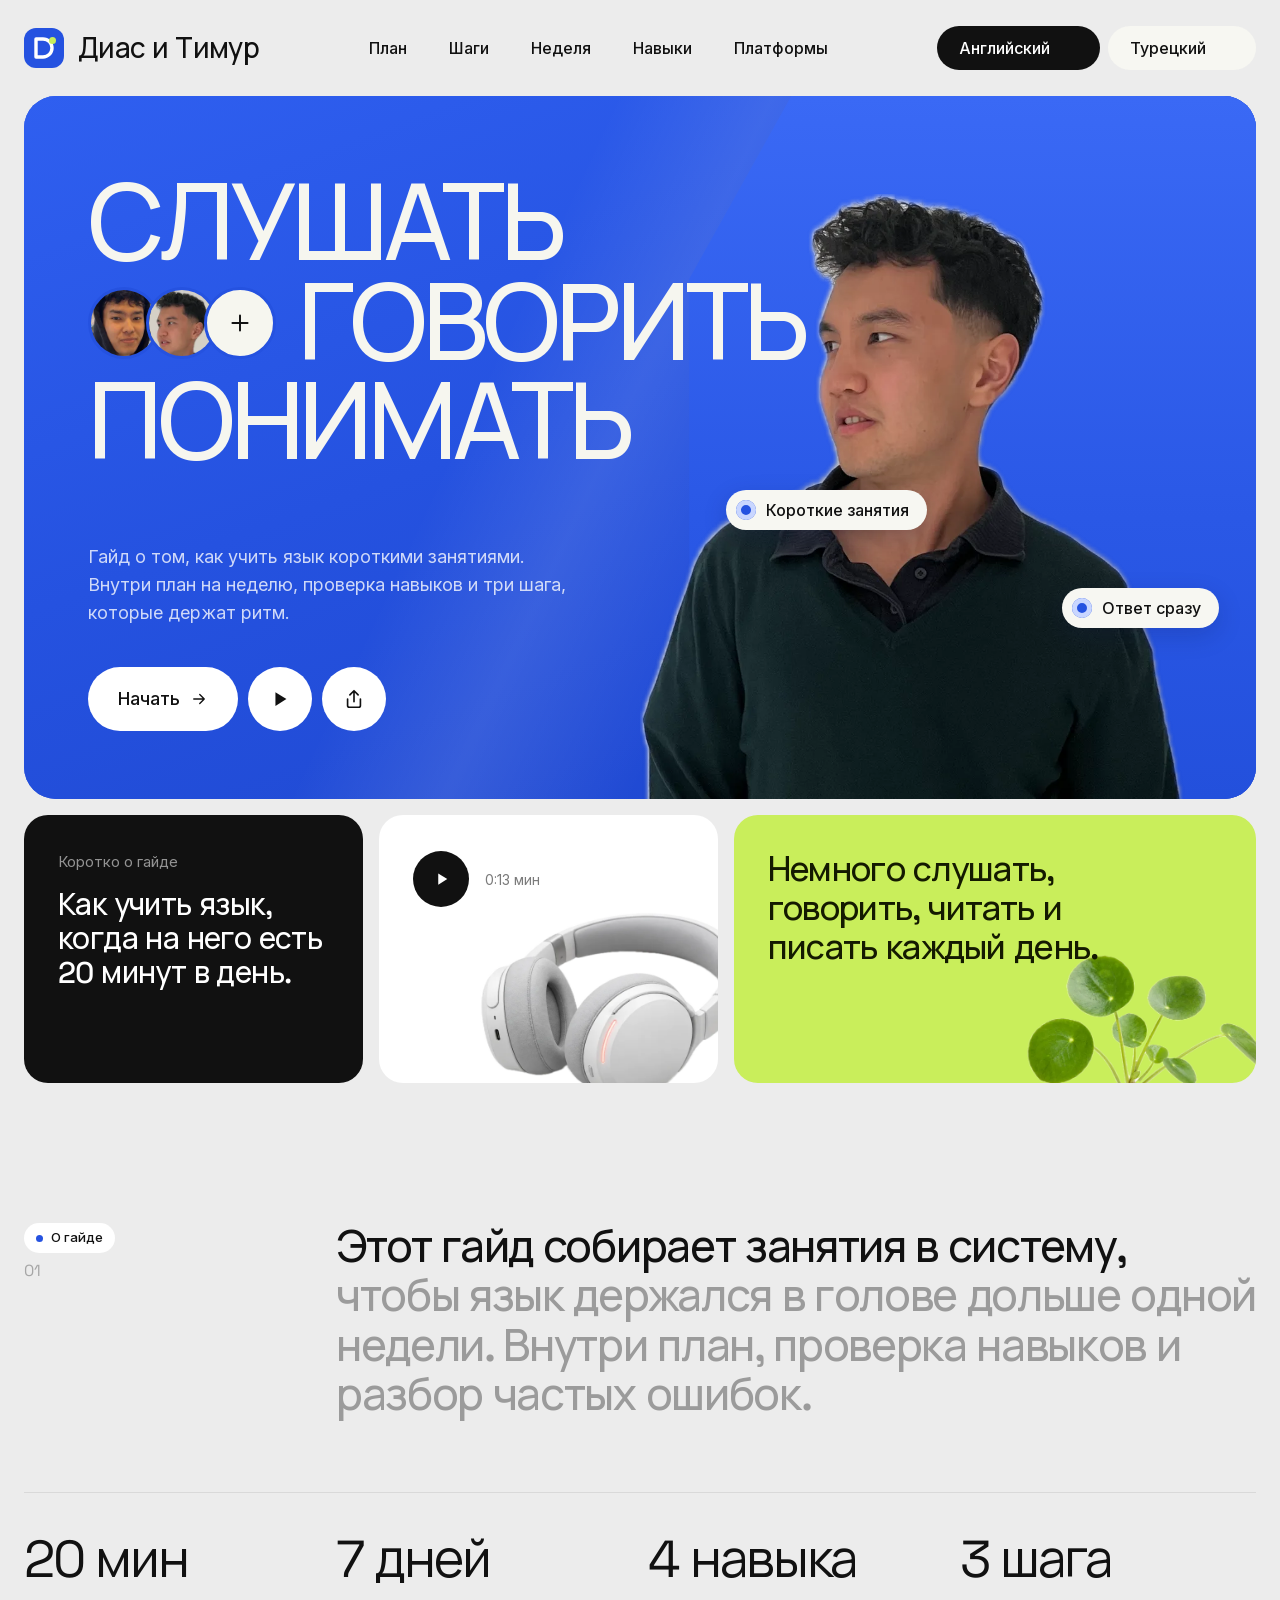
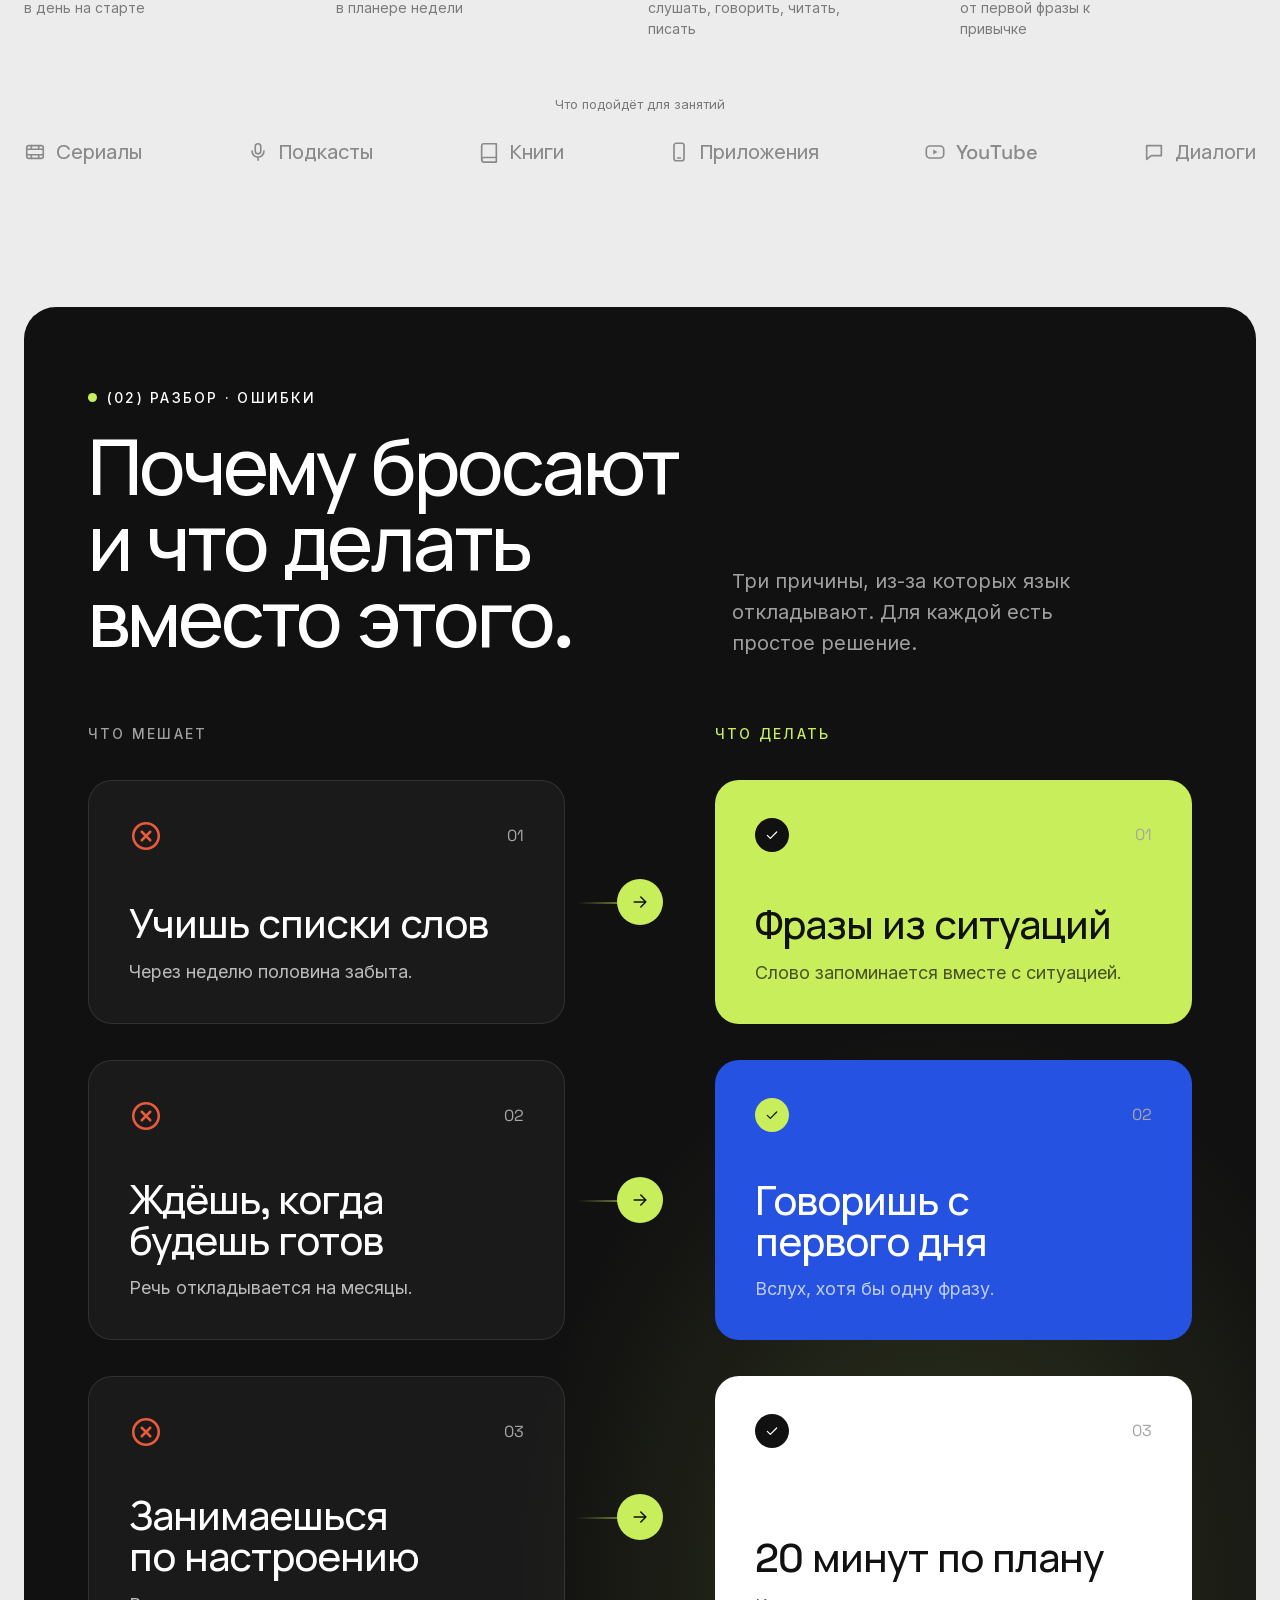
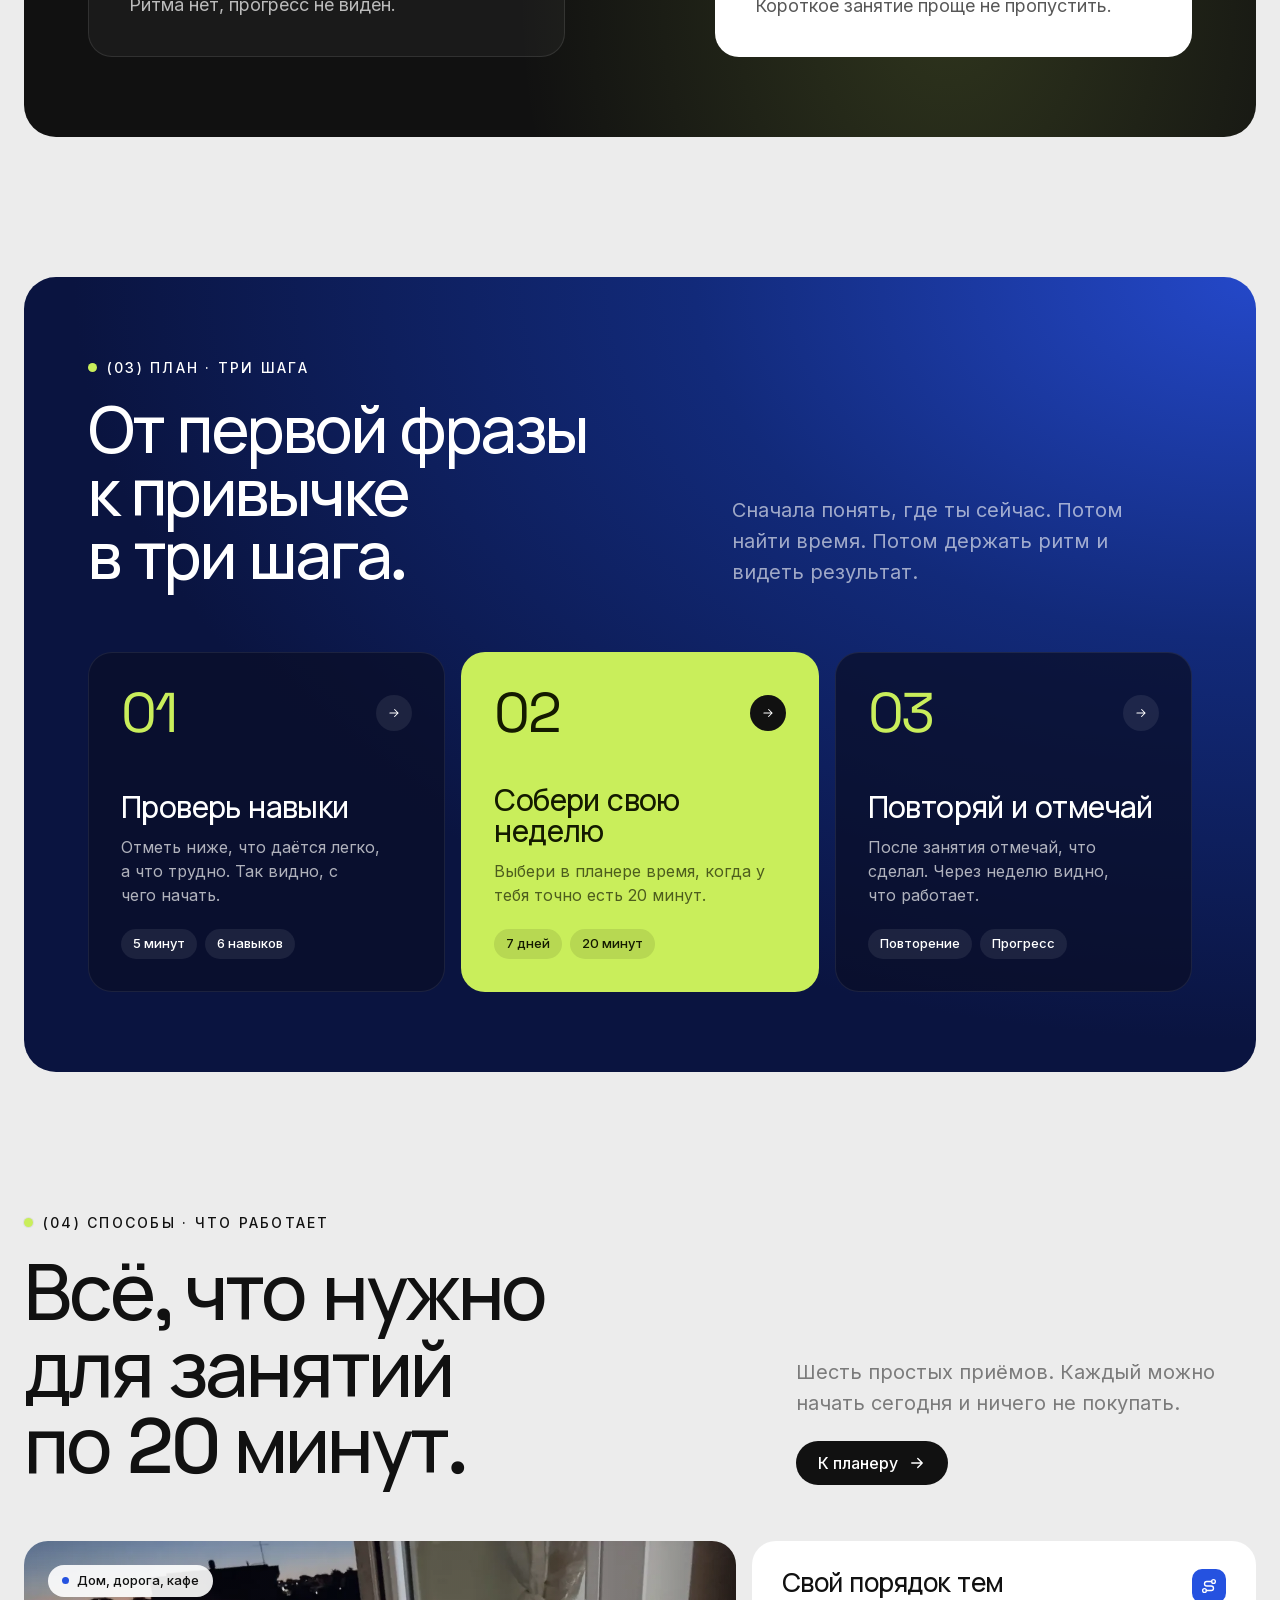
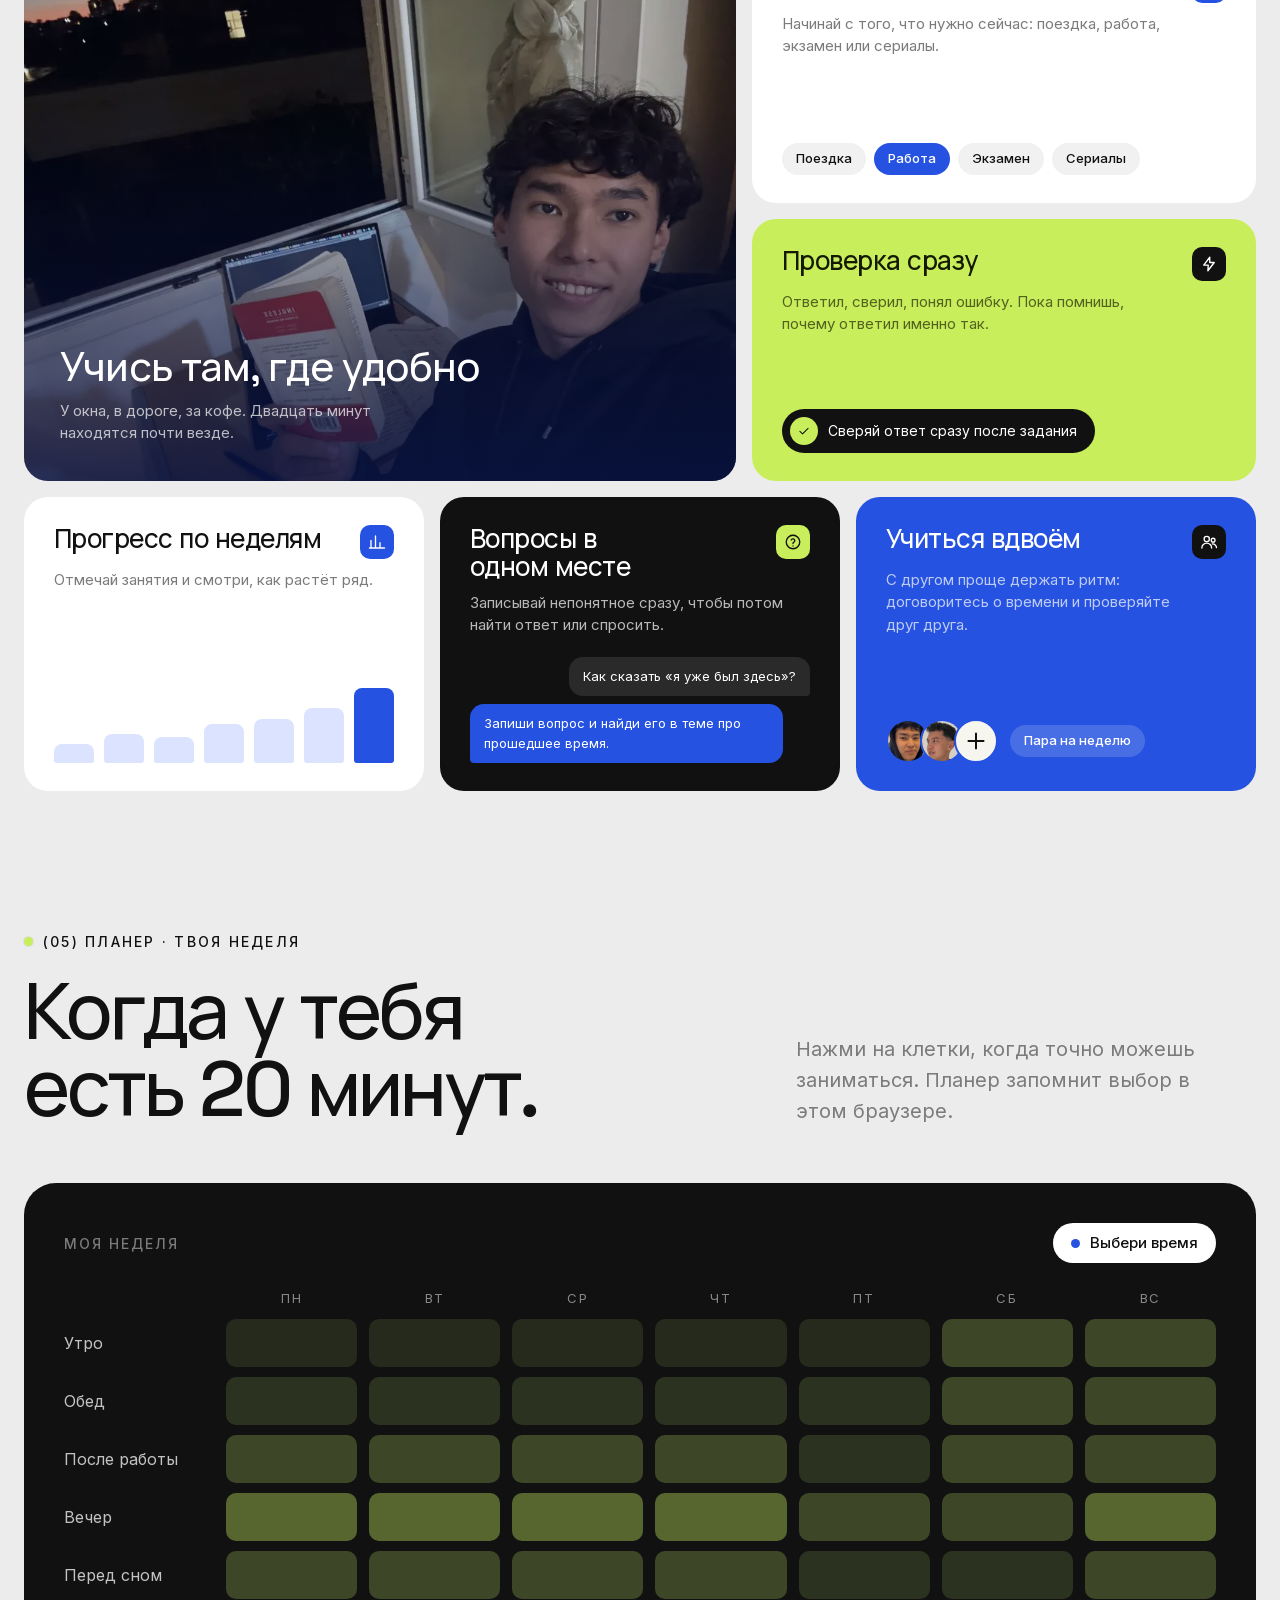
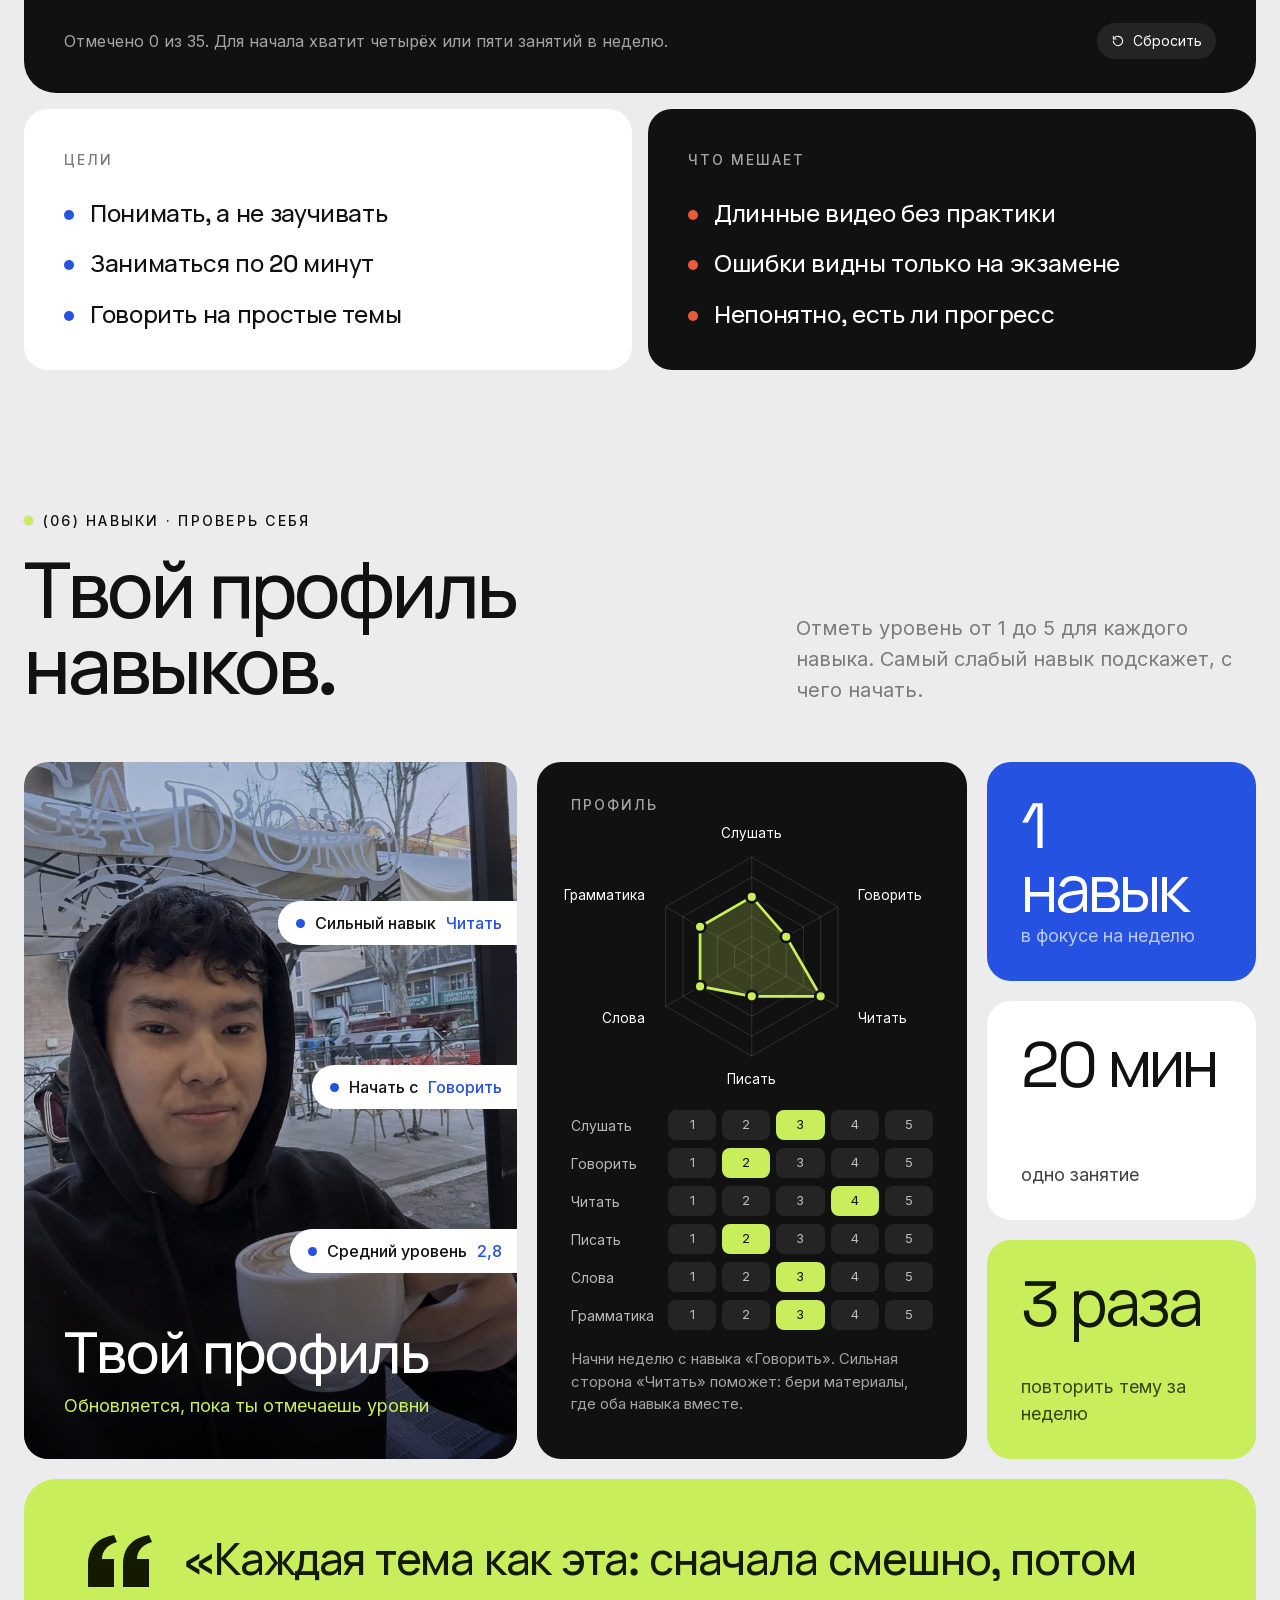
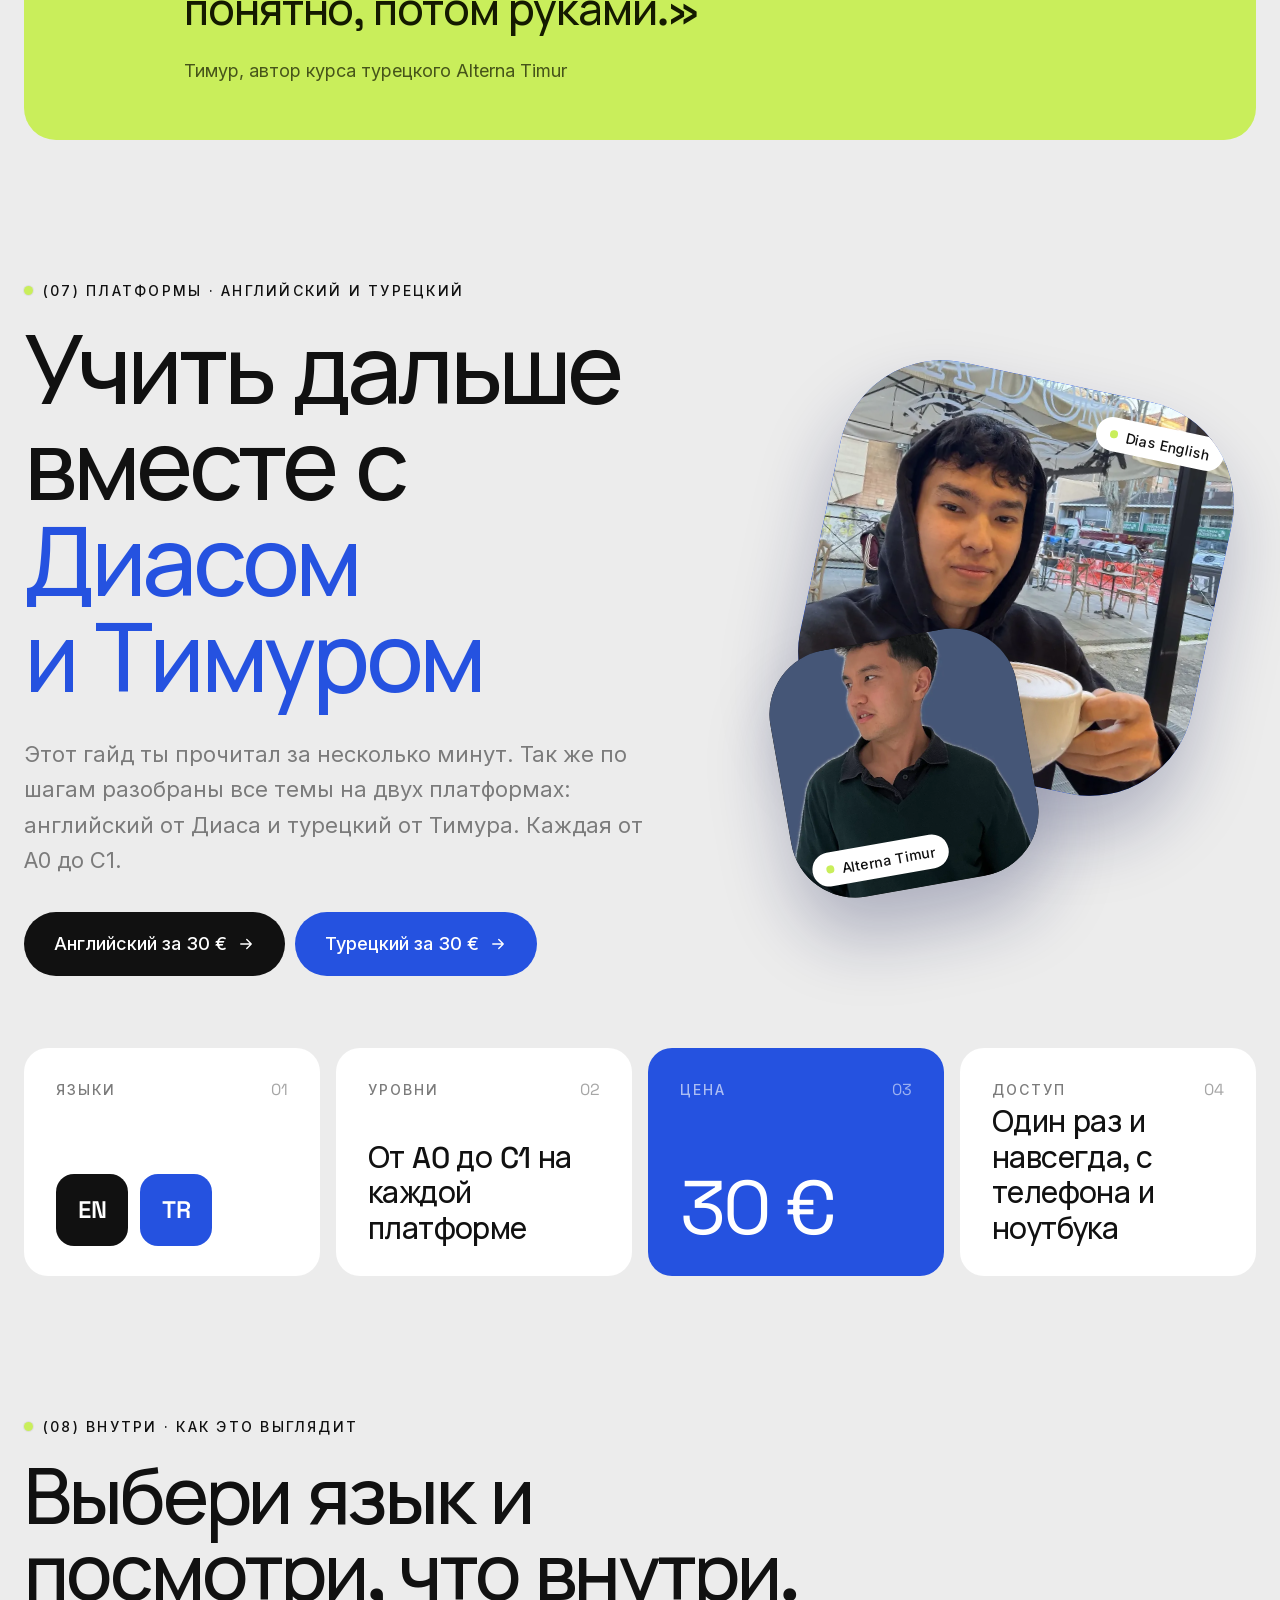
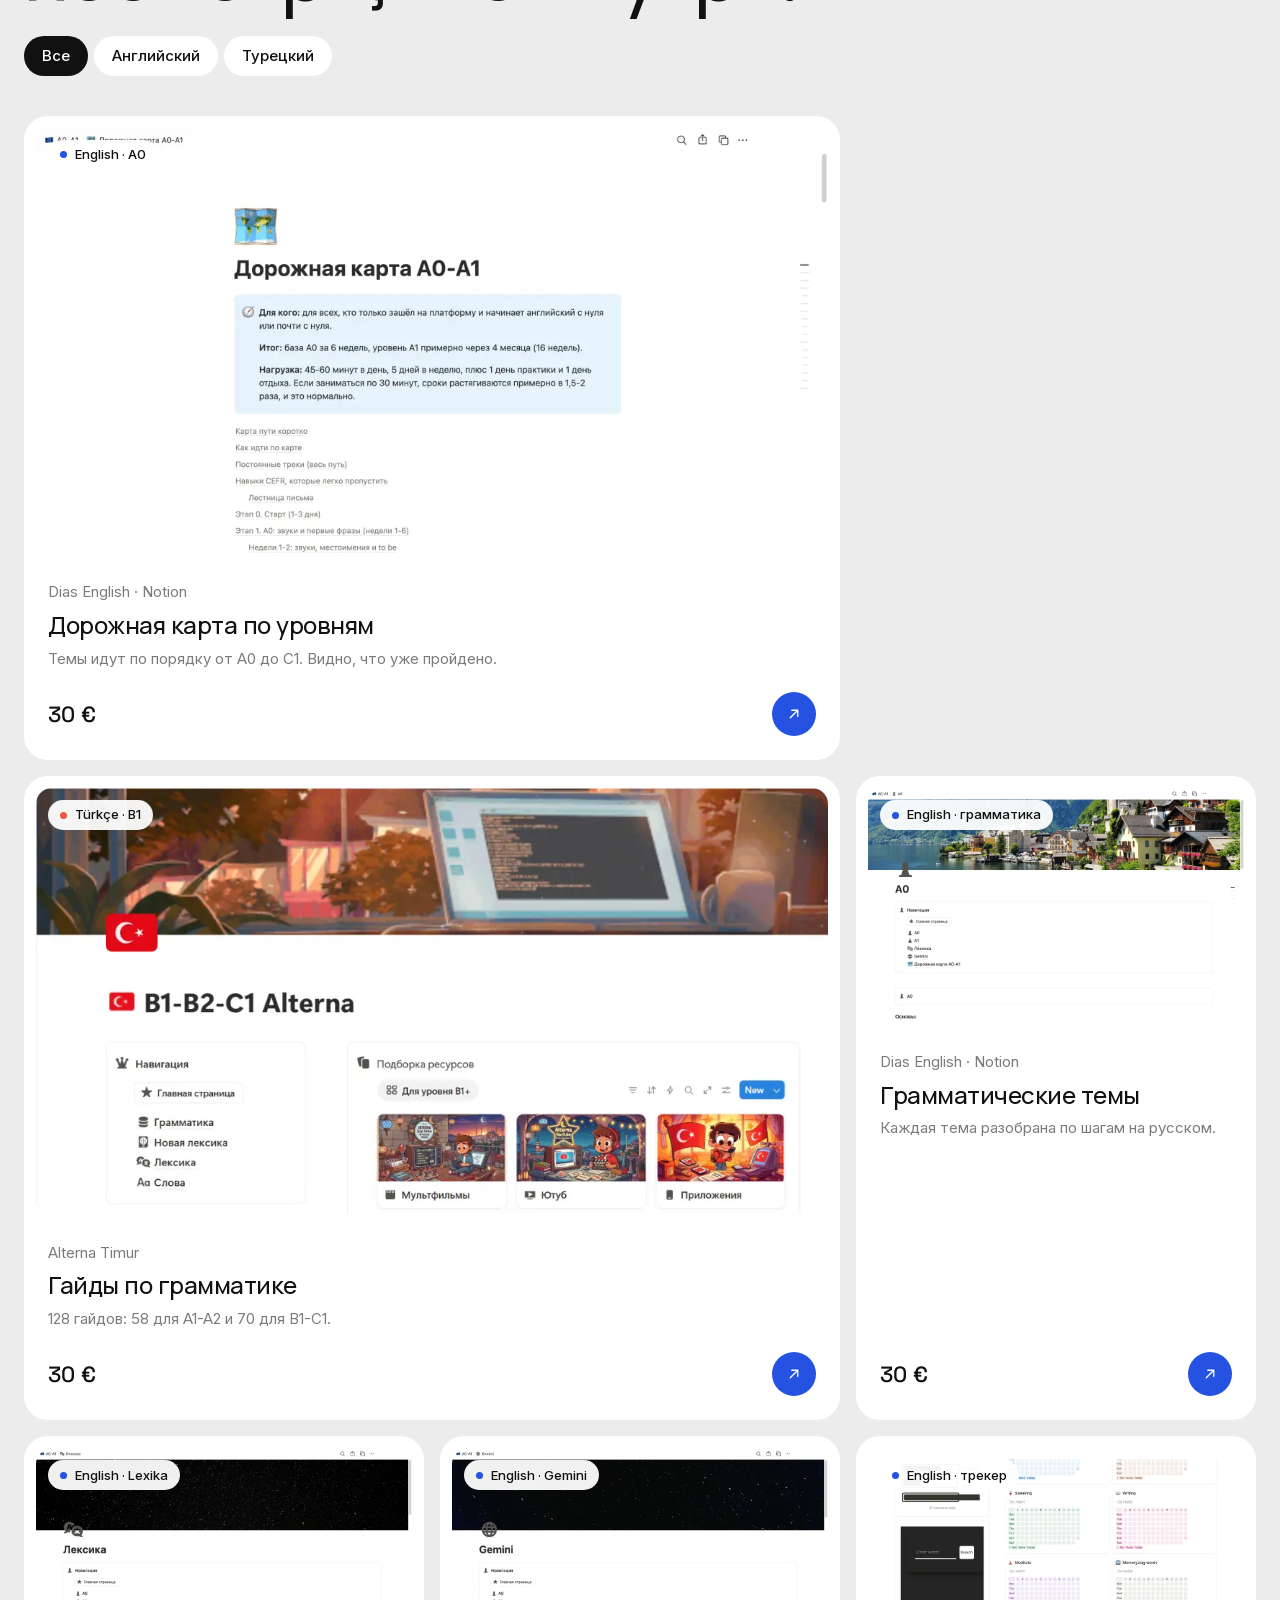
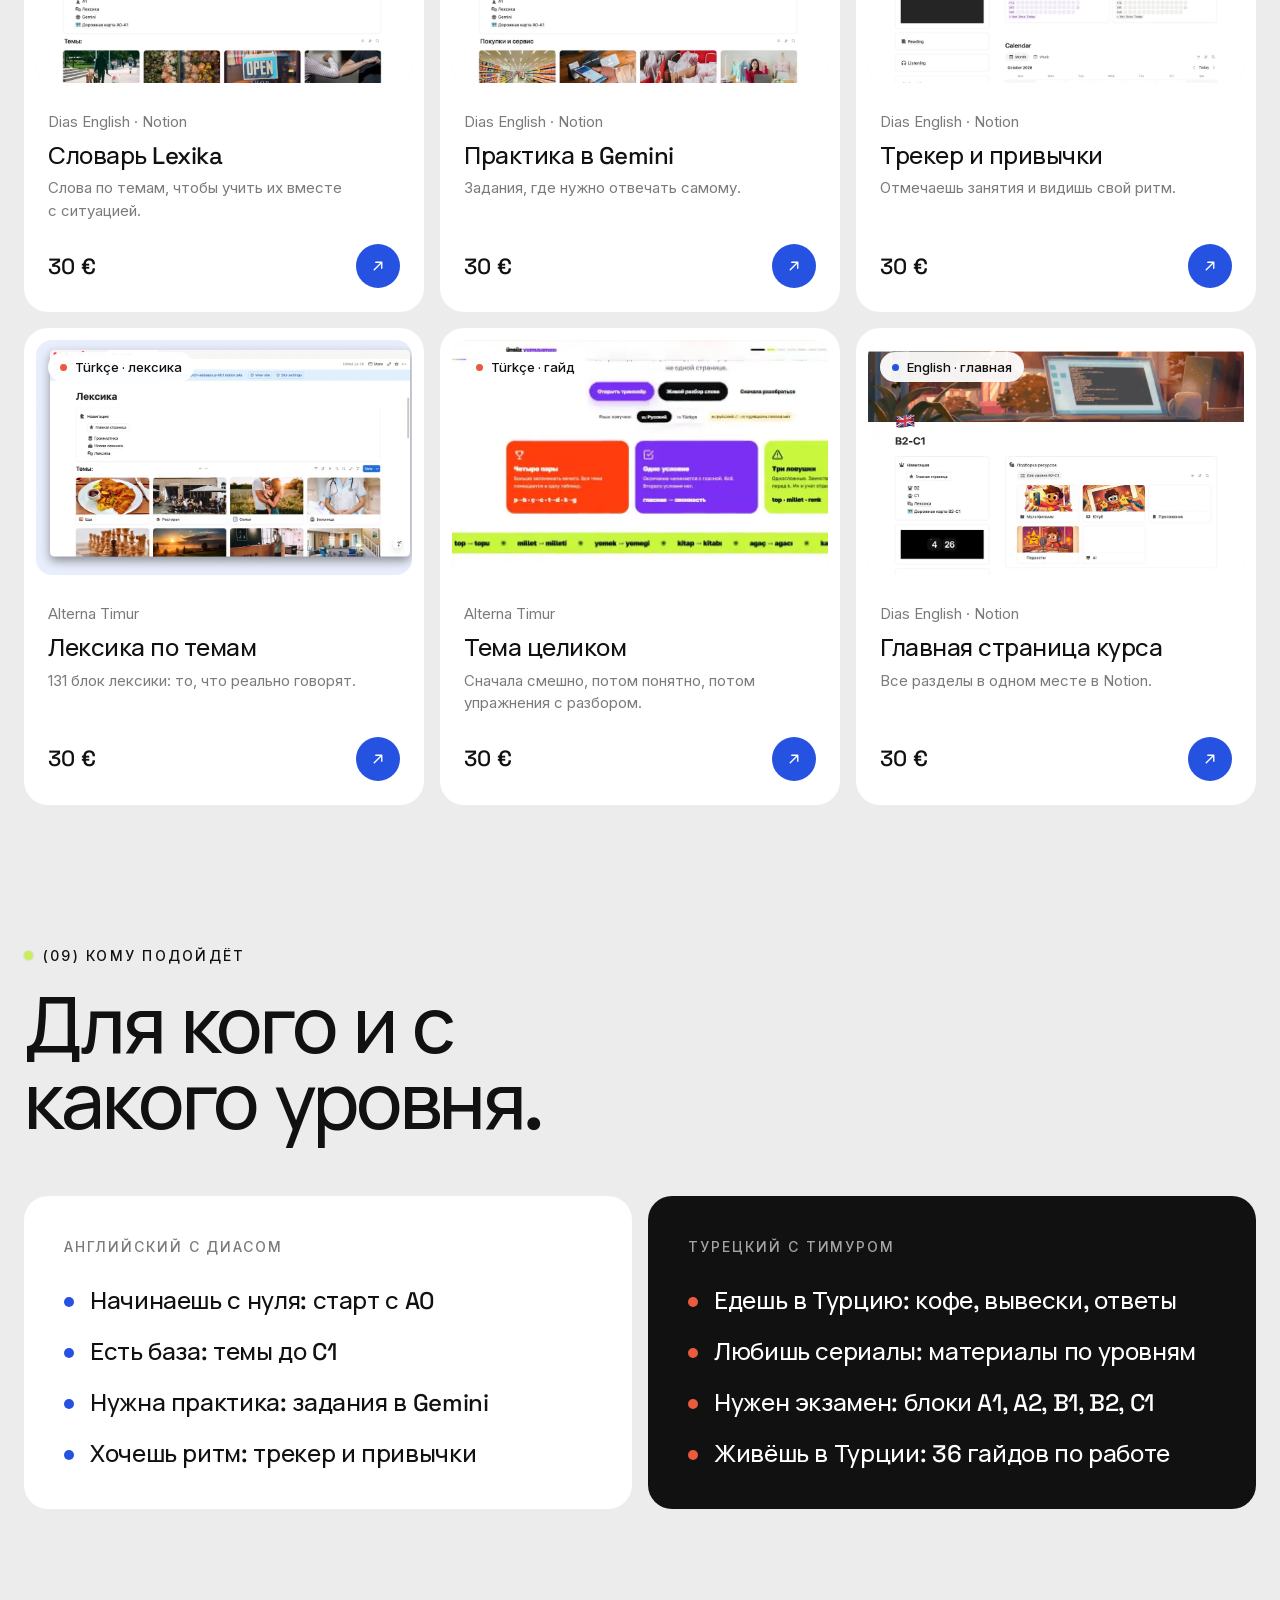
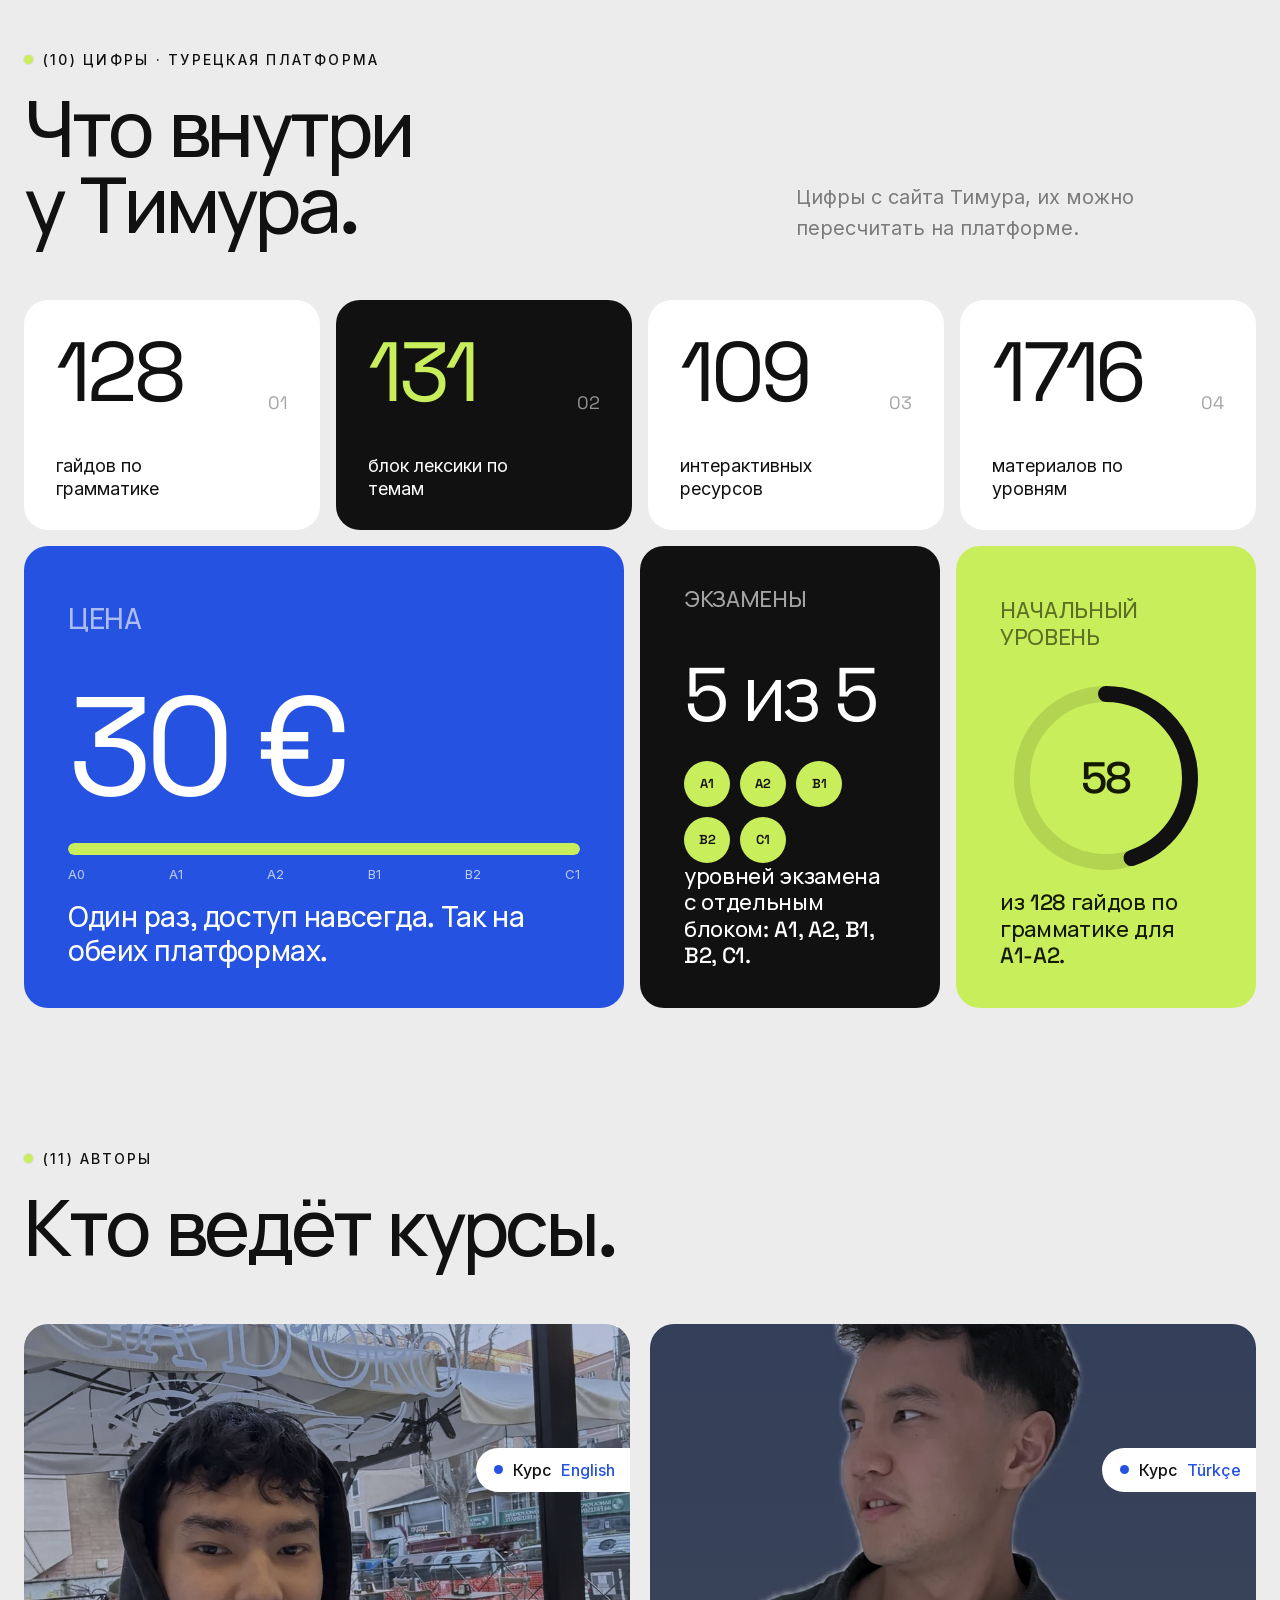
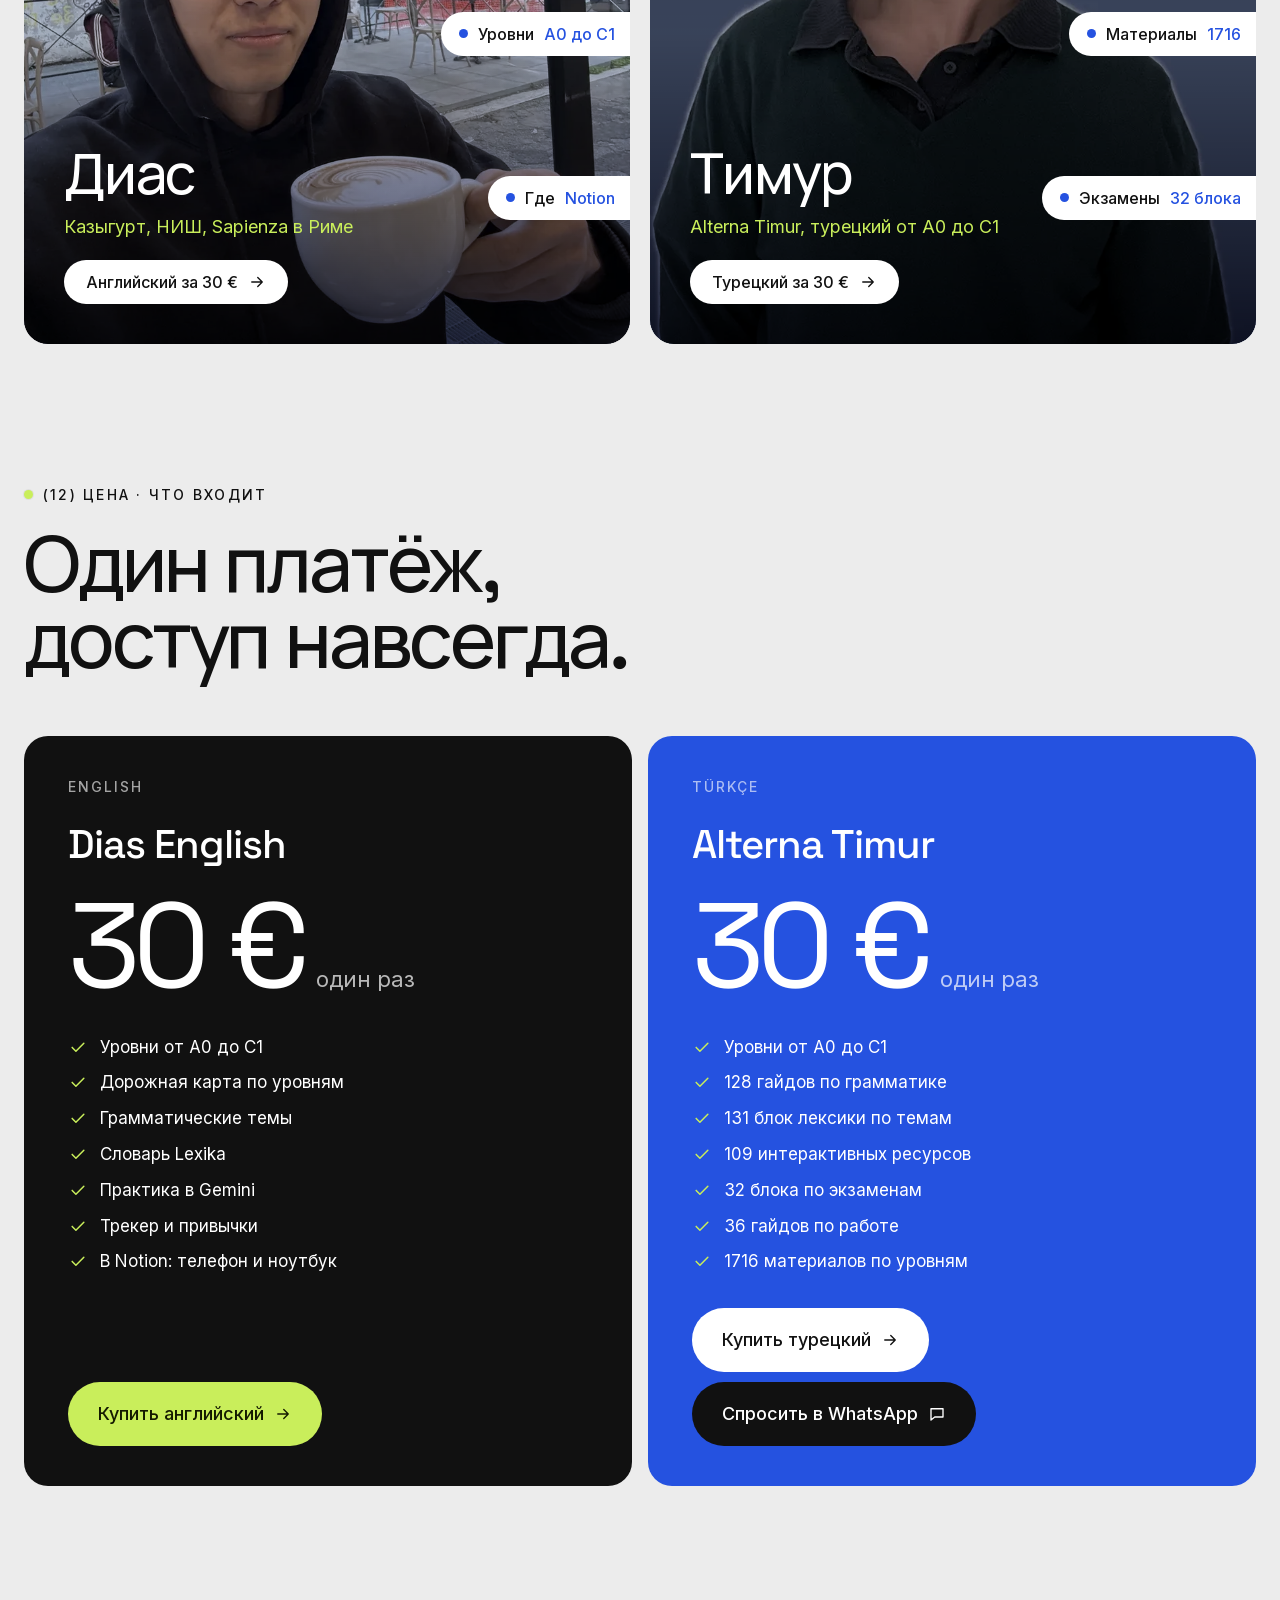
==== index.html @ b095a42c "Сайт 05: шаблон по дизайну Cognix, реклама английского и турецкого" ====
<!doctype html>
<html lang="ru" data-page="main" data-base="">
<head>
<meta charset="utf-8">
<meta name="viewport" content="width=device-width, initial-scale=1">
<title>Язык по 20 минут в день: план, планер недели и проверка навыков</title>
<meta name="description" content="Гайд о том, как учить язык короткими занятиями: три шага, планер недели и профиль навыков.">
<meta property="og:title" content="Язык по 20 минут в день: план, планер недели и проверка навыков">
<meta property="og:description" content="Три шага, планер недели и профиль навыков.">
<meta property="og:image" content="media/hero-timur.webp">
<meta name="theme-color" content="#ececec">
<link rel="preload" href="assets/fonts/spacegrotesk-latin.woff2" as="font" type="font/woff2" crossorigin>
<link rel="preload" href="assets/fonts/manrope-cyrillic.woff2" as="font" type="font/woff2" crossorigin>
<link rel="icon" href="data:image/svg+xml,%3Csvg xmlns=%22http://www.w3.org/2000/svg%22 viewBox=%220 0 40 40%22%3E%3Crect width=%2240%22 height=%2240%22 rx=%2212%22 fill=%22%232552e0%22/%3E%3Ccircle cx=%2228.5%22 cy=%2212.5%22 r=%223.5%22 fill=%22%23c9ee5b%22/%3E%3C/svg%3E">
<link rel="stylesheet" href="assets/style.css">
<script src="assets/content.js" defer></script>
<script src="assets/render.js" defer></script>
</head>
<body id="top">
<div id="app"><noscript><p style="padding:24px">Включите JavaScript, чтобы открыть гайд.</p></noscript></div>
</body>
</html>
---- assets/style.css ----
/* ===== Шрифты (локально) ===== */
@font-face{font-family:'Space Grotesk';src:url(fonts/spacegrotesk-latin.woff2) format('woff2');font-weight:300 700;font-display:swap;unicode-range:U+0000-00FF,U+0131,U+0152-0153,U+02BB-02BC,U+02C6,U+02DA,U+02DC,U+0304,U+0308,U+0329,U+2000-206F,U+20AC,U+2122,U+2191,U+2193,U+2212,U+2215,U+FEFF,U+FFFD}
@font-face{font-family:'Space Grotesk';src:url(fonts/spacegrotesk-latin-ext.woff2) format('woff2');font-weight:300 700;font-display:swap;unicode-range:U+0100-02BA,U+02BD-02C5,U+02C7-02CC,U+02CE-02D7,U+02DD-02FF,U+1E00-1E9F,U+20A0-20AB,U+20AD-20C0,U+2C60-2C7F,U+A720-A7FF}
@font-face{font-family:'Manrope';src:url(fonts/manrope-cyrillic.woff2) format('woff2');font-weight:200 800;font-display:swap;unicode-range:U+0301,U+0400-045F,U+0490-0491,U+04B0-04B1,U+2116}
@font-face{font-family:'Inter';src:url(fonts/inter-cyrillic.woff2) format('woff2');font-weight:100 900;font-display:swap;unicode-range:U+0301,U+0400-045F,U+0490-0491,U+04B0-04B1,U+2116}
@font-face{font-family:'Inter';src:url(fonts/inter-latin.woff2) format('woff2');font-weight:100 900;font-display:swap;unicode-range:U+0000-00FF,U+0131,U+0152-0153,U+02BB-02BC,U+02C6,U+02DA,U+02DC,U+0304,U+0308,U+0329,U+2000-206F,U+20AC,U+2122,U+2191,U+2193,U+2212,U+2215,U+FEFF,U+FFFD}
@font-face{font-family:'Inter';src:url(fonts/inter-latin-ext.woff2) format('woff2');font-weight:100 900;font-display:swap;unicode-range:U+0100-02BA,U+02BD-02C5,U+02C7-02CC,U+02CE-02D7,U+02DD-02FF,U+1E00-1E9F,U+20A0-20AB,U+20AD-20C0,U+2C60-2C7F,U+A720-A7FF}

/* ===== Токены: цвета, шрифты, радиусы. Меняются здесь или в content.js → theme ===== */
:root{
  --bg:#ececec;          /* фон страницы */
  --paper:#ffffff;       /* белые карточки */
  --ink:#111111;         /* основной текст, чёрные карточки */
  --ink-2:#1a1a1a;
  --muted:#7b7b7b;       /* серый текст */
  --muted-2:#a6a6a6;
  --line:#e2e2e2;
  --blue:#2552e0;        /* кобальт */
  --blue-2:#3b67f0;
  --blue-dark:#0b1a52;   /* тёмно-синяя секция */
  --lime:#c9ee5b;        /* лайм */
  --lime-ink:#141a00;
  --red:#ea5a3c;
  --display:'Space Grotesk','Manrope','Inter',system-ui,sans-serif;
  --body:'Inter',system-ui,-apple-system,'Segoe UI',sans-serif;
  --r-xl:32px;--r-lg:24px;--r-md:16px;--r-pill:999px;
  --pad:24px;            /* поля контейнера (margin 24 на 1440) */
  --gap:16px;            /* gutter 16 */
  --wrap:1392px;         /* контейнер 1392 */
  --ease:cubic-bezier(.2,.7,.2,1);
}
*{box-sizing:border-box;margin:0}
html{background:var(--bg);overflow-x:clip;-webkit-text-size-adjust:100%;scroll-behavior:smooth}
body{font-family:var(--body);color:var(--ink);background:var(--bg);font-size:16px;line-height:1.5;overflow-x:clip;hyphens:auto;-webkit-hyphens:auto;overflow-wrap:break-word}
img,video{display:block;max-width:100%;height:auto}
a{color:inherit;text-decoration:none}
a:hover,a:focus{text-decoration:none}
button{font:inherit;color:inherit;border:0;background:none;cursor:pointer}
h1,h2,h3,h4{hyphens:manual;-webkit-hyphens:manual;font-family:var(--display);font-weight:500;letter-spacing:-.03em;line-height:1.02;text-wrap:balance}
p{text-wrap:pretty}
:focus-visible{outline:2px solid var(--blue);outline-offset:3px;border-radius:8px}
.wrap{width:100%;max-width:calc(var(--wrap) + var(--pad)*2);margin-inline:auto;padding-inline:var(--pad)}
.sr{position:absolute;width:1px;height:1px;overflow:hidden;clip:rect(0 0 0 0);white-space:nowrap}
.nobr{white-space:nowrap}
.ico{width:1em;height:1em;flex:none;display:inline-block;vertical-align:middle}

/* ===== Кнопки ===== */
.btn{display:inline-flex;align-items:center;justify-content:center;gap:10px;height:64px;padding:0 30px;border-radius:var(--r-pill);font-family:var(--body);font-weight:500;font-size:18px;line-height:1;white-space:nowrap;transition:transform .35s var(--ease),background-color .25s,color .25s,box-shadow .35s var(--ease)}
.btn .ico{width:18px;height:18px;transition:transform .35s var(--ease)}
.btn:hover{transform:translateY(-2px)}
.btn:hover .ico-arrow{transform:translateX(4px)}
.btn-light{background:#fff;color:var(--ink)}
.btn-light:hover{background:var(--lime);color:var(--lime-ink)}
.btn-dark{background:var(--ink);color:#fff}
.btn-dark:hover{background:var(--blue)}
.btn-blue{background:var(--blue);color:#fff}
.btn-blue:hover{background:var(--ink)}
.btn-lime{background:var(--lime);color:var(--lime-ink)}
.btn-lime:hover{background:#fff}
.btn-sm{height:44px;padding:0 22px;font-size:16px}
.btn-xs{height:36px;padding:0 16px;font-size:14px;gap:8px}
.btn-xs .ico{width:14px;height:14px}
.btn-round{width:64px;padding:0}
.btn-round .ico{width:22px;height:22px}

/* ===== Шапка ===== */
.nav{height:96px;display:flex;align-items:center;justify-content:space-between;gap:24px}
.brand{display:flex;align-items:center;gap:14px;font-family:var(--display);font-weight:500;font-size:28px;letter-spacing:-.02em;transition:opacity .25s}
.brand:hover{opacity:.7}
.brand-mark{width:40px;height:40px;flex:none}
.nav-links{display:flex;gap:6px;list-style:none;padding:0}
.nav-links a{display:block;padding:10px 18px;border-radius:var(--r-pill);font-size:16px;font-weight:500;transition:background-color .25s,color .25s}
.nav-links a:hover{background:#fff}
.nav-cta{display:flex;gap:8px}
.nav-cta .btn-light{background:#f7f7f2}
.nav-burger{display:none;width:48px;height:48px;border-radius:50%;background:#fff;align-items:center;justify-content:center;transition:background-color .25s}
.nav-burger:hover{background:var(--lime)}
.nav-burger .ico{width:22px;height:22px}

/* ===== Первый экран ===== */
.hero{position:relative;border-radius:var(--r-xl);background:var(--blue);color:#fff;overflow:hidden;min-height:703px;padding:78px 64px 68px;display:flex;flex-direction:column;isolation:isolate}
.hero::before{content:"";position:absolute;inset:0;z-index:-2;background:
  linear-gradient(115deg,rgba(255,255,255,0) 38%,rgba(255,255,255,.10) 48%,rgba(255,255,255,0) 60%),
  linear-gradient(160deg,#2f5ff0 0%,#2552e0 45%,#1d45cc 100%)}
.hero-panel{position:absolute;z-index:-1;top:0;right:0;width:46%;height:100%;background:linear-gradient(180deg,#3a69f5,#2a58e6 60%,#2350dc);clip-path:polygon(18% 0,100% 0,100% 100%,0 100%,0 26%)}
.hero-photo{position:absolute;z-index:0;right:4%;bottom:0;width:min(46%,640px);height:auto;pointer-events:none}
.hero-title{font-family:var(--display);font-weight:500;font-size:106px;line-height:.94;letter-spacing:-.04em;text-transform:uppercase;color:#f6f6ef;position:relative;z-index:1}
.hero-title>span,.hero-title .row>span:last-child{display:block}
.hero-title .row{display:flex;align-items:center;gap:22px}
.avatars{display:inline-flex;align-items:center;flex:none}
.avatars img,.avatars .plus{width:72px;height:72px;border-radius:50%;border:3px solid var(--blue);object-fit:cover;margin-left:-14px;background:#fff}
.avatars img:first-child{margin-left:0}
.avatars .plus{display:inline-flex;align-items:center;justify-content:center;color:var(--ink);background:#f6f6ef}
.avatars .plus .ico{width:26px;height:26px}
.hero-sub{margin-top:auto;max-width:480px;font-size:18px;line-height:1.55;color:rgba(255,255,255,.78);position:relative;z-index:1;padding-top:64px}
.hero-actions{display:flex;gap:10px;margin-top:40px;position:relative;z-index:1}
.chip-float{position:absolute;z-index:2;display:inline-flex;align-items:center;gap:10px;height:40px;padding:0 18px 0 10px;border-radius:var(--r-pill);background:#f7f7f2;color:var(--ink);font-size:16px;font-weight:500;box-shadow:0 8px 24px rgba(10,20,80,.18);transition:transform .35s var(--ease)}
.chip-float:hover{transform:translateY(-3px)}
.dot-ring{width:20px;height:20px;border-radius:50%;background:var(--blue);box-shadow:inset 0 0 0 5px #c9d6ff;flex:none}

/* ===== Карточки, общее ===== */
.card{position:relative;border-radius:var(--r-lg);background:var(--paper);overflow:hidden;transition:transform .45s var(--ease),box-shadow .45s var(--ease)}
.card:hover{transform:translateY(-4px);box-shadow:0 18px 40px rgba(17,17,17,.10)}
.card.dark{background:var(--ink);color:#fff}
.card.blue{background:var(--blue);color:#fff}
.card.lime{background:var(--lime);color:var(--lime-ink)}
.card.navy{background:#16244f;color:#fff}
.num-tag{font-family:var(--display);font-size:16px;color:var(--muted-2);font-weight:400}
.card.dark .num-tag,.card.blue .num-tag{color:rgba(255,255,255,.55)}
.card.lime .num-tag{color:rgba(20,26,0,.5)}
.cap{font-size:14px;font-weight:500;letter-spacing:.14em;text-transform:uppercase;color:var(--muted)}
.card.dark .cap,.card.blue .cap{color:rgba(255,255,255,.62)}
.card.lime .cap{color:rgba(20,26,0,.6)}

/* ===== Ряд из трёх (под героем) ===== */
.bento3{display:grid;grid-template-columns:384fr 384fr 592fr;gap:var(--gap);margin-top:var(--gap)}
.bento3 .card{min-height:268px;padding:36px 34px}
.b3-label{font-size:15px;color:rgba(255,255,255,.55);margin-bottom:14px}
.b3-title{font-family:var(--display);font-weight:500;font-size:30px;line-height:1.14;letter-spacing:-.02em}
.card.lime .b3-title{font-size:34px;max-width:17ch;position:relative;z-index:1}
.b3-media{display:flex;align-items:center;gap:16px}
.b3-time{font-size:14px;color:var(--muted)}
.play{width:56px;height:56px;border-radius:50%;background:var(--ink);color:#fff;display:inline-flex;align-items:center;justify-content:center;flex:none;transition:background-color .25s,transform .35s var(--ease)}
.play .ico{width:18px;height:18px;margin-left:3px}
.play:hover{background:var(--blue);transform:scale(1.06)}
.b3-obj{position:absolute;right:-26px;bottom:-18px;width:78%;max-width:340px}
.b3-plant{position:absolute;right:-10px;bottom:-30px;width:46%;max-width:300px}

/* ===== Секции ===== */
.sec{padding-top:140px}
.sec-head{display:grid;grid-template-columns:1fr minmax(0,460px);gap:40px;align-items:end;margin-bottom:56px}
.meta{display:flex;align-items:center;gap:10px;font-size:14px;font-weight:500;letter-spacing:.16em;text-transform:uppercase;margin-bottom:22px;color:var(--ink)}
.meta i{width:9px;height:9px;border-radius:50%;background:var(--lime);box-shadow:0 0 0 1px rgba(0,0,0,.06)}
.sec-title{font-size:78px;line-height:.98;letter-spacing:-.04em}
.sec-title em{font-style:normal;color:var(--blue)}
.sec-text{font-size:20px;line-height:1.55;color:var(--muted)}
.sec.on-dark .meta{color:#fff}
.sec.on-dark .sec-text{color:rgba(255,255,255,.6)}

/* ===== О гайде + цифры ===== */
.about{display:grid;grid-template-columns:repeat(12,1fr);gap:var(--gap)}
.about-label{grid-column:1 / 4;display:flex;flex-direction:column;gap:6px;font-size:14px}
.pill-mini{display:inline-flex;align-items:center;gap:8px;height:30px;padding:0 12px;border-radius:var(--r-pill);background:#fff;font-size:13px;font-weight:500;width:max-content}
.pill-mini i{width:7px;height:7px;border-radius:50%;background:var(--blue)}
.about-text{grid-column:4 / 13;font-family:var(--display);font-weight:500;font-size:44px;line-height:1.12;letter-spacing:-.03em}
.about-text span{color:#9b9b9b}
.stats{display:grid;grid-template-columns:repeat(4,1fr);gap:var(--gap);margin-top:72px;padding-top:40px;border-top:1px solid #d9d9d9}
.stat b{display:block;font-family:var(--display);font-weight:400;font-size:52px;letter-spacing:-.04em;line-height:1}
.stat span{display:block;margin-top:12px;font-size:14px;color:var(--muted);max-width:22ch}
.strip{margin-top:56px;text-align:center}
.strip p{font-size:13px;color:var(--muted)}
.strip ul{list-style:none;padding:0;margin-top:22px;display:flex;flex-wrap:wrap;justify-content:space-between;gap:16px 28px}
.strip li{display:flex;align-items:center;gap:10px;font-family:var(--display);font-weight:500;font-size:20px;color:#8a8a8a;transition:color .25s}
.strip li:hover{color:var(--ink)}
.strip li .ico{width:22px;height:22px}

/* ===== Проблема → решение ===== */
.ps{background:var(--ink);border-radius:var(--r-xl);padding:80px 64px;color:#fff;margin-top:140px;position:relative;overflow:hidden}
.ps::after{content:"";position:absolute;right:-10%;bottom:-30%;width:70%;height:80%;background:radial-gradient(closest-side,rgba(201,238,91,.16),rgba(201,238,91,0));pointer-events:none}
.ps .sec-head{margin-bottom:64px}
.ps-cols{display:grid;grid-template-columns:1fr 150px 1fr;row-gap:36px;position:relative;z-index:1}
.ps-col-h{font-size:14px;font-weight:500;letter-spacing:.16em;text-transform:uppercase;color:rgba(255,255,255,.6)}
.ps-col-h.sol{color:var(--lime);grid-column:3}
.ps-row{display:contents}
.ps-card{border-radius:var(--r-lg);padding:38px 40px;min-height:244px;display:flex;flex-direction:column;transition:transform .45s var(--ease)}
.ps-card:hover{transform:translateY(-4px)}
.ps-card.prob{background:rgba(255,255,255,.04);border:1px solid rgba(255,255,255,.10)}
.ps-card.sol{color:var(--ink)}
.ps-card.sol.lime{background:var(--lime)}
.ps-card.sol.blue{background:var(--blue);color:#fff}
.ps-card.sol.white{background:#fff}
.ps-top{display:flex;justify-content:space-between;align-items:center;margin-bottom:auto}
.ps-x{width:34px;height:34px;color:var(--red)}
.ps-ok{width:34px;height:34px;border-radius:50%;background:var(--ink);color:#fff;display:inline-flex;align-items:center;justify-content:center}
.ps-card.sol.blue .ps-ok{background:var(--lime);color:var(--ink)}
.ps-ok .ico{width:16px;height:16px}
.ps-card h3{font-size:40px;letter-spacing:-.025em;margin-top:48px}
.ps-card p{margin-top:12px;font-size:18px;opacity:.7}
.ps-link{display:flex;align-items:center;justify-content:center;position:relative}
.ps-link::before{content:"";position:absolute;left:12px;right:50%;top:50%;height:2px;background:linear-gradient(90deg,rgba(201,238,91,0),rgba(201,238,91,.7))}
.ps-arrow{position:relative;width:46px;height:46px;border-radius:50%;background:var(--lime);color:var(--ink);display:inline-flex;align-items:center;justify-content:center;transition:transform .35s var(--ease)}
.ps-arrow .ico{width:20px;height:20px}
.ps-row:hover .ps-arrow{transform:translateX(6px)}

/* ===== Три шага ===== */
.steps{border-radius:var(--r-xl);padding:80px 64px;color:#fff;background:radial-gradient(120% 120% at 100% 0%,#2448c9 0%,#122a7a 38%,#0a1440 80%);margin-top:140px}
.steps .sec-head{margin-bottom:64px}
.steps .sec-title{font-size:64px}
.steps-grid{display:grid;grid-template-columns:repeat(3,1fr);gap:var(--gap)}
.step{border-radius:var(--r-lg);padding:32px;min-height:340px;display:flex;flex-direction:column;background:rgba(10,14,40,.72);border:1px solid rgba(255,255,255,.08);transition:transform .45s var(--ease),background-color .35s}
.step:hover{transform:translateY(-4px)}
.step.lime{background:var(--lime);color:var(--lime-ink);border-color:transparent}
.step-top{display:flex;justify-content:space-between;align-items:center}
.step-n{font-family:var(--display);font-weight:400;font-size:56px;letter-spacing:-.04em;line-height:1;color:var(--lime)}
.step.lime .step-n{color:var(--lime-ink)}
.step-go{width:36px;height:36px;border-radius:50%;background:rgba(255,255,255,.08);display:inline-flex;align-items:center;justify-content:center}
.step.lime .step-go{background:var(--ink);color:#fff}
.step-go .ico{width:14px;height:14px}
.step h3{font-size:30px;margin-top:auto;letter-spacing:-.02em}
.step p{margin-top:12px;font-size:16px;opacity:.68}
.tags{display:flex;flex-wrap:wrap;gap:8px;margin-top:22px}
.tag{display:inline-flex;align-items:center;height:30px;padding:0 12px;border-radius:var(--r-pill);background:rgba(255,255,255,.08);font-size:13px;font-weight:500}
.step.lime .tag{background:rgba(20,26,0,.1)}

/* ===== Возможности (бенто) ===== */
.feat{display:grid;grid-template-columns:repeat(12,1fr);gap:var(--gap)}
.feat .card{padding:28px 30px;min-height:260px;display:flex;flex-direction:column}
.f-photo{grid-column:span 7;grid-row:span 2;min-height:540px!important;padding:0!important;color:#fff}
.f-photo img{position:absolute;inset:0;width:100%;height:100%;object-fit:cover;transition:transform .9s var(--ease)}
.f-photo:hover img{transform:scale(1.04)}
.f-photo::after{content:"";position:absolute;inset:0;background:linear-gradient(180deg,rgba(8,20,70,.15) 30%,rgba(8,20,70,.82) 100%)}
.f-photo .f-in{position:relative;z-index:1;margin-top:auto;padding:36px}
.f-chip{position:absolute;z-index:1;top:24px;left:24px;display:inline-flex;align-items:center;gap:8px;height:32px;padding:0 14px;border-radius:var(--r-pill);background:rgba(255,255,255,.9);color:var(--ink);font-size:13px;font-weight:500}
.f-chip i{width:7px;height:7px;border-radius:50%;background:var(--blue)}
.f-side{grid-column:span 5}
.f-third{grid-column:span 4}
.f-title{font-family:var(--display);font-weight:500;font-size:26px;letter-spacing:-.02em;line-height:1.1}
.f-photo .f-title{font-size:40px}
.f-text{margin-top:10px;font-size:15px;line-height:1.5;color:var(--muted);max-width:42ch}
.card.dark .f-text,.card.blue .f-text,.f-photo .f-text{color:rgba(255,255,255,.7)}
.card.lime .f-text{color:rgba(20,26,0,.66)}
.f-head{display:flex;justify-content:space-between;align-items:flex-start;gap:16px}
.f-ico{width:34px;height:34px;border-radius:10px;display:inline-flex;align-items:center;justify-content:center;background:var(--blue);color:#fff;flex:none}
.f-ico .ico{width:18px;height:18px}
.card.lime .f-ico,.card.blue .f-ico{background:var(--ink);color:#fff}
.card.dark .f-ico{background:var(--lime);color:var(--ink)}
.f-chips{display:flex;flex-wrap:wrap;gap:8px;margin-top:auto;padding-top:24px}
.f-chips span{display:inline-flex;align-items:center;gap:6px;height:32px;padding:0 14px;border-radius:var(--r-pill);background:#f1f1f1;font-size:13px;font-weight:500;transition:background-color .25s,color .25s;cursor:default}
.f-chips span:hover,.f-chips span.on{background:var(--blue);color:#fff}
.f-note{margin-top:auto;display:flex;align-items:center;gap:10px;min-height:44px;padding:8px 18px 8px 8px;border-radius:var(--r-pill);background:var(--ink);color:#fff;font-size:14px;width:max-content;max-width:100%}
.f-note b{width:28px;height:28px;border-radius:50%;background:var(--lime);color:var(--ink);display:inline-flex;align-items:center;justify-content:center;flex:none}
.f-note b .ico{width:14px;height:14px}
.bars{margin-top:auto;display:flex;align-items:flex-end;gap:10px;height:110px;padding-top:24px}
.bars i{flex:1;border-radius:8px 8px 3px 3px;background:#dbe3ff;height:var(--h);transform-origin:bottom;transition:transform 1s var(--ease)}
.bars i:last-child{background:var(--blue)}
.chat{margin-top:auto;display:flex;flex-direction:column;gap:8px;padding-top:20px}
.chat .q{align-self:flex-end;max-width:88%;background:#2a2a2a;border-radius:14px 14px 4px 14px;padding:10px 14px;font-size:13px}
.chat .a{max-width:92%;background:var(--blue);border-radius:14px 14px 14px 4px;padding:10px 14px;font-size:13px}
.room{margin-top:auto;display:flex;align-items:center;gap:12px;padding-top:20px}
.room .avatars img,.room .avatars .plus{width:44px;height:44px;border-width:2px;margin-left:-10px}
.room .avatars img:first-child{margin-left:0}
.room-tag{display:inline-flex;align-items:center;height:32px;padding:0 14px;border-radius:var(--r-pill);background:rgba(255,255,255,.16);font-size:13px;font-weight:500}

/* ===== Планер недели (тепловая карта) ===== */
.heat{border-radius:var(--r-xl);background:var(--ink);color:#fff;padding:40px 40px 34px}
.heat-top{display:flex;justify-content:space-between;align-items:center;gap:16px;margin-bottom:26px}
.heat-peak{display:inline-flex;align-items:center;gap:10px;height:40px;padding:0 18px;border-radius:var(--r-pill);background:#fff;color:var(--ink);font-size:15px;font-weight:500}
.heat-peak i{width:9px;height:9px;border-radius:50%;background:var(--blue)}
.heat-grid{display:grid;grid-template-columns:150px repeat(7,1fr);gap:10px 12px;align-items:center}
.heat-grid .hd{font-size:13px;letter-spacing:.14em;text-transform:uppercase;color:rgba(255,255,255,.5);text-align:center}
.heat-grid .rl{font-size:16px;color:rgba(255,255,255,.75)}
.cell{height:48px;border-radius:10px;background:#262a1c;transition:background-color .3s,transform .25s var(--ease);position:relative}
.cell:hover{transform:scale(1.04);background:#3b4424}
.cell[aria-pressed="true"]{background:var(--lime)}
.cell[aria-pressed="true"]:hover{background:#d8f77f}
.cell.l1{background:#2c3220}.cell.l2{background:#3d4728}.cell.l3{background:#57662f}.cell.l4{background:#7f9739}
.heat-foot{margin-top:24px;font-size:16px;color:rgba(255,255,255,.62);display:flex;flex-wrap:wrap;justify-content:space-between;gap:12px;align-items:center}
.heat-reset{display:inline-flex;align-items:center;gap:8px;height:36px;padding:0 14px;border-radius:var(--r-pill);background:rgba(255,255,255,.08);font-size:14px;color:#fff;transition:background-color .25s}
.heat-reset:hover{background:rgba(255,255,255,.18)}
.heat-reset .ico{width:14px;height:14px}
.two{display:grid;grid-template-columns:1fr 1fr;gap:var(--gap);margin-top:var(--gap)}
.list-card{padding:40px}
.list-card ul{list-style:none;padding:0;margin-top:30px;display:flex;flex-direction:column;gap:22px}
.list-card li{display:flex;gap:16px;align-items:baseline;font-family:var(--display);font-weight:500;font-size:24px;letter-spacing:-.015em;line-height:1.2}
.list-card li::before{content:"";width:10px;height:10px;border-radius:50%;background:var(--blue);flex:none;transform:translateY(-2px)}
.list-card.dark li::before{background:var(--red)}
.list-card.lime li::before{background:var(--ink)}

/* ===== Профиль навыков (радар) ===== */
.persona{display:grid;grid-template-columns:643fr 560fr 351fr;gap:20px}
.p-photo{min-height:640px;color:#fff}
.p-photo img{position:absolute;inset:0;width:100%;height:100%;object-fit:cover;filter:grayscale(.35) contrast(1.02)}
.p-photo::before{content:"";position:absolute;inset:0;z-index:1;background:linear-gradient(180deg,rgba(40,60,130,.35),rgba(20,30,80,.25) 50%,rgba(10,16,50,.85) 100%);mix-blend-mode:multiply}
.p-pills{position:absolute;z-index:2;right:-1px;top:20%;display:flex;flex-direction:column;align-items:flex-end;gap:120px}
.p-pill{display:inline-flex;align-items:center;gap:10px;height:44px;padding:0 16px 0 18px;border-radius:var(--r-pill) 0 0 var(--r-pill);background:#fff;color:var(--ink);font-size:16px;font-weight:500;white-space:nowrap}
.p-pill i{width:9px;height:9px;border-radius:50%;background:var(--blue)}
.p-pill b{color:var(--blue);font-weight:500}
.p-name{position:absolute;z-index:2;left:40px;bottom:40px;right:40px}
.p-name h3{font-size:56px;letter-spacing:-.03em}
.p-name p{margin-top:10px;color:var(--lime);font-size:18px}
.radar-card{padding:32px 34px;display:flex;flex-direction:column}
.radar{width:100%;max-width:440px;margin:6px auto 0;display:block;overflow:visible}
.radar text{font-family:var(--body);font-size:15px;fill:#fff}
.radar .grid{fill:none;stroke:rgba(255,255,255,.14)}
.radar .shape{fill:rgba(201,238,91,.22);stroke:var(--lime);stroke-width:3;stroke-linejoin:round;transition:d .6s var(--ease)}
.radar .pt{fill:var(--lime);stroke:var(--ink);stroke-width:3;transition:cx .6s var(--ease),cy .6s var(--ease)}
.rates{display:grid;grid-template-columns:auto 1fr;gap:8px 14px;align-items:center;margin-top:18px}
.rates span{font-size:14px;color:rgba(255,255,255,.7)}
.rate{display:flex;gap:6px}
.rate button{flex:1;height:30px;border-radius:8px;background:rgba(255,255,255,.08);font-size:13px;color:rgba(255,255,255,.7);transition:background-color .25s,color .25s}
.rate button:hover{background:rgba(255,255,255,.2);color:#fff}
.rate button[aria-pressed="true"]{background:var(--lime);color:var(--ink)}
.radar-note{margin-top:18px;font-size:15px;color:rgba(255,255,255,.62);line-height:1.5}
.p-stats{display:grid;grid-template-rows:repeat(3,1fr);gap:20px}
.p-stat{padding:32px 34px;display:flex;flex-direction:column;justify-content:space-between}
.p-stat b{font-family:var(--display);font-weight:400;font-size:64px;letter-spacing:-.045em;line-height:1}
.p-stat span{font-size:18px;opacity:.8}
.card.blue.p-stat span{color:rgba(255,255,255,.85)}

/* ===== Цитата ===== */
.quote{border-radius:var(--r-xl);background:var(--lime);color:var(--lime-ink);padding:56px 64px;margin-top:20px;display:grid;grid-template-columns:auto 1fr;gap:32px}
.quote svg{width:64px;height:52px}
.quote p{font-family:var(--display);font-weight:500;font-size:44px;line-height:1.14;letter-spacing:-.025em}
.quote cite{display:block;margin-top:22px;font-style:normal;font-size:18px;opacity:.72}

/* ===== Обзор (рекламный вход) ===== */
.ov{display:grid;grid-template-columns:1.35fr 1fr;gap:40px;align-items:center}
.ov-title{font-size:96px;line-height:1;letter-spacing:-.045em}
.ov-title em{font-style:normal;color:var(--blue)}
.ov-text{margin-top:30px;font-size:22px;line-height:1.6;color:var(--muted);max-width:640px}
.ov-actions{display:flex;flex-wrap:wrap;gap:10px;margin-top:34px}
.ov-icons{position:relative;height:520px}
.ov-tile{position:absolute;border-radius:26%;overflow:hidden;box-shadow:0 40px 70px rgba(17,24,80,.28);transition:transform .6s var(--ease)}
.ov-tile img{width:100%;height:100%;object-fit:cover}
.ov-tile.t1{width:400px;height:400px;right:40px;top:10px;transform:rotate(12deg);background:var(--blue)}
.ov-tile.t2{width:250px;height:250px;left:6%;bottom:0;transform:rotate(-10deg);background:var(--ink)}
.ov-tile.t1:hover{transform:rotate(8deg) translateY(-6px)}
.ov-tile.t2:hover{transform:rotate(-6deg) translateY(-6px)}
.ov-tile .lbl{position:absolute;left:16px;bottom:16px;z-index:1;display:inline-flex;align-items:center;gap:8px;height:34px;padding:0 14px;border-radius:var(--r-pill);background:#fff;font-size:14px;font-weight:500}
.ov-tile .lbl i{width:8px;height:8px;border-radius:50%;background:var(--lime)}
.ov-cards{display:grid;grid-template-columns:repeat(4,1fr);gap:var(--gap);margin-top:72px}
.ov-card{padding:30px 32px;min-height:228px;display:flex;flex-direction:column}
.ov-card .row{display:flex;justify-content:space-between;align-items:center}
.ov-card strong{margin-top:auto;font-family:var(--display);font-weight:500;font-size:30px;line-height:1.18;letter-spacing:-.02em}
.ov-card strong.big{font-weight:400;font-size:76px;letter-spacing:-.045em;line-height:1}
.ov-flags{margin-top:auto;display:flex;gap:12px}
.ov-flags span{width:72px;height:72px;border-radius:18px;display:inline-flex;align-items:center;justify-content:center;font-family:var(--display);font-weight:600;font-size:24px}
.ov-flags span:first-child{background:var(--ink);color:#fff}
.ov-flags span:last-child{background:var(--blue);color:#fff}

/* ===== Треки / платформы с вкладками ===== */
.tr-head{display:flex;justify-content:space-between;align-items:flex-end;gap:24px;flex-wrap:wrap;margin-bottom:40px}
.tabs{display:flex;flex-wrap:wrap;gap:6px}
.tab{height:40px;padding:0 18px;border-radius:var(--r-pill);background:#fff;font-size:15px;font-weight:500;transition:background-color .25s,color .25s}
.tab:hover{background:var(--lime)}
.tab[aria-selected="true"]{background:var(--ink);color:#fff}
.tracks{display:grid;grid-template-columns:repeat(3,1fr);gap:var(--gap)}
.track{padding:12px 12px 24px;display:flex;flex-direction:column}
.track[hidden]{display:none}
.track-img{position:relative;border-radius:16px;overflow:hidden;aspect-ratio:16/10;background:#e9eefc}
.track-img img,.track-img video{width:100%;height:100%;object-fit:cover;object-position:top left;transition:transform .9s var(--ease)}
.track:hover .track-img img{transform:scale(1.04)}
.track-chip{position:absolute;left:12px;top:12px;display:inline-flex;align-items:center;gap:8px;height:30px;padding:0 12px;border-radius:var(--r-pill);background:rgba(255,255,255,.94);font-size:13px;font-weight:500}
.track-chip i{width:7px;height:7px;border-radius:50%;background:var(--blue)}
.track-chip.tr i{background:var(--red)}
.track-body{padding:20px 12px 0;display:flex;flex-direction:column;flex:1}
.track-meta{font-size:13px;color:var(--muted)}
.track h3{font-size:24px;margin-top:8px;letter-spacing:-.02em;line-height:1.15}
.track p{margin-top:8px;font-size:15px;color:var(--muted);line-height:1.5}
.track-foot{margin-top:auto;padding-top:22px;display:flex;justify-content:space-between;align-items:center}
.track-price{font-family:var(--display);font-weight:500;font-size:22px}
.go{width:44px;height:44px;border-radius:50%;background:var(--blue);color:#fff;display:inline-flex;align-items:center;justify-content:center;transition:background-color .25s,transform .35s var(--ease)}
.go .ico{width:18px;height:18px}
.go:hover{background:var(--ink);transform:rotate(-45deg)}
.track.wide{grid-column:span 2}
.track.wide .track-img{aspect-ratio:16/8.6}

/* ===== Цифры + инсайты ===== */
.counts{display:grid;grid-template-columns:repeat(4,1fr);gap:var(--gap)}
.count{padding:30px 32px;min-height:230px;display:flex;flex-direction:column}
.count .row{display:flex;justify-content:space-between;align-items:flex-start}
.count b{font-family:var(--display);font-weight:400;font-size:84px;letter-spacing:-.05em;line-height:1}
.card.dark.count b{color:var(--lime)}
.count span{margin-top:auto;font-size:18px;line-height:1.3;max-width:16ch}
.insights{display:grid;grid-template-columns:2fr 1fr 1fr;gap:var(--gap);margin-top:var(--gap)}
.ins{padding:40px 44px;min-height:440px;display:flex;flex-direction:column}
.ins-big{font-family:var(--display);font-weight:400;font-size:140px;letter-spacing:-.055em;line-height:.95;margin-top:44px}
.ins-mid{font-family:var(--display);font-weight:400;font-size:76px;letter-spacing:-.045em;line-height:1;margin-top:44px}
.ins p{margin-top:auto;font-family:var(--display);font-weight:500;font-size:28px;line-height:1.2;letter-spacing:-.015em}
.ins.dark p,.ins.lime p{font-size:22px}
.lvl-bar{height:12px;border-radius:999px;background:rgba(255,255,255,.18);margin-top:30px;overflow:hidden}
.lvl-bar i{display:block;height:100%;width:var(--w);background:var(--lime);border-radius:inherit;transform-origin:left;transition:transform 1.2s var(--ease)}
.lvl-steps{display:flex;justify-content:space-between;margin-top:10px;font-size:13px;color:rgba(255,255,255,.7)}
.dots{display:flex;flex-wrap:wrap;gap:10px;margin-top:28px}
.dots i{width:46px;height:46px;border-radius:50%;background:var(--lime);display:inline-flex;align-items:center;justify-content:center;font-style:normal;font-family:var(--display);font-weight:600;font-size:13px;color:var(--ink);transition:transform .5s var(--ease)}
.dots i.off{background:none;box-shadow:inset 0 0 0 2px var(--lime);color:var(--lime)}
.ring{width:200px;height:200px;margin:28px auto 0;position:relative}
.ring svg{width:100%;height:100%;transform:rotate(-90deg)}
.ring circle{fill:none;stroke-width:16}
.ring .bgc{stroke:rgba(20,26,0,.12)}
.ring .fg{stroke:var(--ink);stroke-linecap:round;transition:stroke-dashoffset 1.4s var(--ease)}
.ring b{position:absolute;inset:0;display:flex;align-items:center;justify-content:center;font-family:var(--display);font-weight:500;font-size:44px;letter-spacing:-.03em}

/* ===== Кому подойдёт ===== */
.who{display:grid;grid-template-columns:1fr 1fr;gap:var(--gap)}

/* ===== Авторы ===== */
.authors{display:grid;grid-template-columns:1fr 1fr;gap:20px}
.authors .p-photo{min-height:620px}

/* ===== Цена ===== */
.prices{display:grid;grid-template-columns:1fr 1fr;gap:var(--gap)}
.price{padding:40px 44px;display:flex;flex-direction:column;min-height:560px}
.price .row{display:flex;justify-content:space-between;align-items:center;gap:16px}
.price h3{font-size:40px;margin-top:28px;letter-spacing:-.025em}
.price .amt{font-family:var(--display);font-weight:400;font-size:120px;letter-spacing:-.055em;line-height:1;margin-top:20px}
.price .amt small{font-size:22px;letter-spacing:0;margin-left:12px;opacity:.7;font-family:var(--body)}
.price ul{list-style:none;padding:0;margin-top:30px;display:flex;flex-direction:column;gap:12px}
.price li{display:flex;gap:12px;align-items:flex-start;font-size:17px;line-height:1.4}
.price li .ico{width:20px;height:20px;margin-top:1px;color:var(--lime)}
.card.blue.price li .ico{color:var(--lime)}
.price-actions{margin-top:auto;padding-top:34px;display:flex;flex-wrap:wrap;gap:10px}
.price-src{margin-top:18px;font-size:13px;opacity:.6}

/* ===== Отзывы ===== */
.reviews{display:grid;grid-template-columns:repeat(3,1fr);gap:var(--gap);align-items:start}
.review{padding:28px}
.review .q-ico{width:44px;height:36px}
.review img{margin-top:22px;border-radius:14px;width:100%;background:#fff}
.review p{margin-top:16px;font-size:14px;opacity:.7}
.card.blue.review .q-ico,.card.dark.review .q-ico{color:var(--lime)}

/* ===== Финал ===== */
.final{margin-top:140px;border-radius:var(--r-xl);background:radial-gradient(80% 90% at 0% 100%,rgba(201,238,91,.28),rgba(201,238,91,0) 60%),radial-gradient(70% 80% at 100% 0%,#1d3fb8,rgba(29,63,184,0) 70%),#07080c;color:#fff;padding:80px 64px;display:grid;grid-template-columns:minmax(0,1fr) 340px;grid-template-areas:"title title" "phone side";gap:40px 56px;overflow:hidden;position:relative}
.final-title{grid-area:title;font-family:var(--display);font-weight:400;font-size:128px;line-height:.98;letter-spacing:-.045em;text-transform:uppercase}
.final-title span{display:block}
.final-title span:last-child{color:var(--lime);text-align:right}
.final-phone{grid-area:phone;justify-self:start;width:300px;border-radius:44px;background:#111;padding:12px;box-shadow:0 30px 60px rgba(0,0,0,.5),inset 0 0 0 2px #2a2a2a;transform:rotate(-6deg);transition:transform .6s var(--ease)}
.final-phone:hover{transform:rotate(-3deg) translateY(-6px)}
.final-phone img{border-radius:34px;width:100%}
.final-side{grid-area:side;align-self:end}
.final-side h3{font-size:36px;letter-spacing:-.02em}
.final-side h3 em{font-style:normal;color:var(--lime)}
.final-side p{margin-top:14px;color:rgba(255,255,255,.7);font-size:17px}
.final-actions{display:flex;flex-direction:column;gap:10px;margin-top:28px}
.final-actions .btn{width:100%}

/* ===== Подвал ===== */
.foot{padding:48px 0 40px;display:flex;justify-content:space-between;flex-wrap:wrap;gap:16px;font-size:14px;color:var(--muted)}
.foot a{transition:color .25s}
.foot a:hover{color:var(--blue)}

/* ===== Окно видео ===== */
.vd{border:0;padding:0;background:transparent;max-width:min(92vw,1000px);width:100%}
.vd::backdrop{background:rgba(8,10,20,.78)}
.vd-in{position:relative;border-radius:24px;overflow:hidden;background:#000}
.vd video{width:100%}
.vd-close{position:absolute;top:12px;right:12px;width:44px;height:44px;border-radius:50%;background:#fff;color:var(--ink);display:inline-flex;align-items:center;justify-content:center;transition:background-color .25s}
.vd-close:hover{background:var(--lime)}
.vd-close .ico{width:18px;height:18px}
.toast{position:fixed;left:50%;bottom:24px;transform:translate(-50%,20px);opacity:0;background:var(--ink);color:#fff;padding:12px 20px;border-radius:999px;font-size:14px;transition:opacity .3s,transform .3s var(--ease);pointer-events:none;z-index:50}
.toast.on{opacity:1;transform:translate(-50%,0)}

/* ===== Появление при прокрутке ===== */
.rv{opacity:0;transform:translateY(28px);transition:opacity .8s var(--ease),transform .8s var(--ease)}
.rv.in{opacity:1;transform:none}
.js-anim .bars i{transform:scaleY(0)}
.js-anim .bars.in i{transform:scaleY(1)}
.js-anim .lvl-bar i{transform:scaleX(0)}
.js-anim .lvl-bar.in i{transform:scaleX(1)}

/* ===== 834 ===== */
@media (max-width:1200px){
  .hero-title{font-size:84px}
  .sec-title{font-size:64px}
  .ov-title{font-size:72px}
  .final-title{font-size:96px}
  .ins-big{font-size:110px}
  .count b{font-size:68px}
  .about-text{font-size:36px}
}
@media (max-width:1023px){
  :root{--pad:20px}
  .nav-links{display:none}
  .hero{min-height:620px;padding:56px 40px 48px}
  .hero-title{font-size:72px}
  .hero-photo{width:52%;right:-4%}
  .hero-panel{width:54%}
  .hero-sub{max-width:360px}
  .chip-float.c1{display:none}
  .bento3{grid-template-columns:1fr 1fr}
  .bento3 .lime{grid-column:1 / -1}
  .sec{padding-top:104px}
  .sec-head{grid-template-columns:1fr;gap:20px;margin-bottom:40px}
  .sec-title{font-size:56px}
  .about-label{grid-column:1 / -1;flex-direction:row;align-items:center;gap:12px}
  .about-text{grid-column:1 / -1;font-size:34px}
  .stats{grid-template-columns:repeat(2,1fr);row-gap:36px}
  .ps,.steps{padding:56px 36px;margin-top:104px}
  .ps-cols{grid-template-columns:1fr 70px 1fr}
  .ps-card{padding:26px 24px;min-height:190px}
  .ps-card h3{font-size:26px}
  .ps-card p{font-size:16px}
  .steps .sec-title{font-size:52px}
  .steps-grid{grid-template-columns:1fr}
  .step{min-height:240px}
  .feat .f-photo{grid-column:1 / -1;grid-row:auto;min-height:440px!important}
  .feat .f-side{grid-column:span 6}
  .feat .f-third{grid-column:span 6}
  .feat .f-third:last-child{grid-column:1 / -1}
  .heat{padding:32px 28px}
  .heat-grid{grid-template-columns:110px repeat(7,1fr);gap:8px}
  .persona{grid-template-columns:1fr 1fr}
  .persona .p-photo{grid-column:1 / -1;min-height:560px}
  .p-stats{grid-column:1 / -1;grid-template-rows:none;grid-template-columns:repeat(3,1fr)}
  .p-stat b{font-size:48px}
  .quote{padding:44px 40px}
  .quote p{font-size:34px}
  .ov{grid-template-columns:1fr}
  .ov-title{font-size:68px}
  .ov-icons{height:400px}
  .ov-tile.t1{width:320px;height:320px;right:10%}
  .ov-tile.t2{width:210px;height:210px}
  .ov-cards{grid-template-columns:repeat(2,1fr);margin-top:48px}
  .tracks{grid-template-columns:repeat(2,1fr)}
  .counts{grid-template-columns:repeat(2,1fr)}
  .insights{grid-template-columns:1fr 1fr}
  .insights .ins:first-child{grid-column:1 / -1;min-height:360px}
  .authors .p-photo{min-height:520px}
  .p-name h3{font-size:42px}
  .prices{grid-template-columns:1fr}
  .price{min-height:0}
  .reviews{grid-template-columns:1fr 1fr}
  .final{grid-template-columns:1fr 1fr;padding:56px 40px;margin-top:104px}
  .final-title{font-size:76px}
  .final-phone{width:250px}
}
/* ===== 390 ===== */
@media (max-width:640px){
  :root{--pad:16px;--gap:12px}
  body{font-size:15px}
  .nav{height:76px}
  .brand{font-size:22px}
  .brand-mark{width:34px;height:34px}
  .nav-cta{display:none}
  .nav-burger{display:inline-flex}
  .hero{min-height:0;padding:40px 24px 0;border-radius:28px}
  .hero-title{font-size:40px;line-height:.98}
  .hero-title .row{gap:10px;flex-wrap:wrap}
  .avatars img,.avatars .plus{width:38px;height:38px;border-width:2px;margin-left:-10px}
  .avatars .plus .ico{width:18px;height:18px}
  .hero-sub{padding-top:28px;font-size:16px;max-width:none}
  .hero-actions{margin-top:24px}
  .hero-actions .btn{height:56px}
  .hero-actions .btn-round{width:56px}
  .hero-panel{width:100%;height:58%;top:auto;bottom:0;clip-path:polygon(0 18%,30% 0,100% 0,100% 100%,0 100%)}
  .hero-photo{position:relative;right:auto;width:86%;max-width:360px;margin:24px -6% 0 auto}
  .chip-float{height:34px;font-size:13px;padding:0 12px 0 8px}
  .chip-float .dot-ring{width:16px;height:16px;box-shadow:inset 0 0 0 4px #c9d6ff}
  .chip-float.c2{left:16px!important;right:auto!important;top:auto!important;bottom:28px!important}
  .bento3{grid-template-columns:1fr}
  .bento3 .card{min-height:230px;padding:28px 24px}
  .b3-title{font-size:24px}
  .card.lime .b3-title{font-size:26px}
  .sec{padding-top:80px}
  .meta{font-size:12px;margin-bottom:16px}
  .sec-title{font-size:40px}
  .sec-text{font-size:17px}
  .about-label{flex-wrap:wrap}
  .about-text{font-size:26px}
  .stats{margin-top:44px;gap:28px 16px}
  .stat b{font-size:40px}
  .strip li{font-size:16px}
  .ps,.steps{padding:40px 20px;margin-top:80px;border-radius:28px}
  .ps-cols{grid-template-columns:1fr;row-gap:12px}
  .ps-col-h{margin-top:8px}
  .ps-col-h.sol{display:none}
  .ps-link{height:36px;transform:rotate(90deg)}
  .ps-link::before{display:none}
  .ps-arrow{width:36px;height:36px}
  .ps-card{min-height:0}
  .ps-card h3{margin-top:24px;font-size:24px}
  .steps .sec-title{font-size:38px}
  .step{padding:26px 24px;min-height:220px}
  .step-n{font-size:44px}
  .step h3{font-size:24px}
  .feat .f-photo,.feat .f-side,.feat .f-third,.feat .f-third:last-child{grid-column:1 / -1}
  .feat .f-photo{min-height:420px!important}
  .f-photo .f-title{font-size:30px}
  .f-photo .f-in{padding:24px}
  .feat .card{padding:24px;min-height:230px}
  .heat{padding:24px 14px 22px;border-radius:24px}
  .heat-top{flex-direction:column;align-items:flex-start;padding-inline:6px}
  .heat-grid{grid-template-columns:62px repeat(7,1fr);gap:6px 5px}
  .heat-grid .hd{font-size:10px;letter-spacing:.06em}
  .heat-grid .rl{font-size:12px;line-height:1.15}
  .cell{height:36px;border-radius:7px}
  .heat-foot{font-size:14px;padding-inline:6px}
  .two{grid-template-columns:1fr}
  .list-card{padding:28px 24px}
  .list-card li{font-size:20px}
  .persona{grid-template-columns:1fr}
  .persona .p-photo{min-height:480px}
  .p-pills{gap:40px;top:7%}
  .p-pill{font-size:14px;height:38px}
  .p-name{left:24px;bottom:24px}
  .p-name h3{font-size:36px}
  .radar-card{padding:24px 20px}
  .p-stats{grid-template-columns:1fr}
  .p-stat{padding:26px 24px;min-height:150px}
  .quote{grid-template-columns:1fr;padding:32px 24px;gap:16px}
  .quote svg{width:44px;height:36px}
  .quote p{font-size:26px}
  .ov-title{font-size:44px}
  .ov-text{font-size:17px}
  .ov-icons{height:300px}
  .ov-tile.t1{width:220px;height:220px;right:4%}
  .ov-tile.t2{width:150px;height:150px;left:2%}
  .ov-tile .lbl{left:10px;bottom:10px;font-size:12px;height:28px;padding:0 10px}
  .ov-cards{grid-template-columns:1fr 1fr;gap:12px;margin-top:36px}
  .ov-card{padding:20px;min-height:170px}
  .ov-card strong{font-size:20px}
  .ov-card strong.big{font-size:52px}
  .ov-flags span{width:52px;height:52px;font-size:18px;border-radius:14px}
  .tracks{grid-template-columns:1fr}
  .track.wide{grid-column:auto}
  .track.wide .track-img{aspect-ratio:16/10}
  .counts{grid-template-columns:1fr 1fr}
  .count{padding:22px;min-height:170px}
  .count b{font-size:46px}
  .count span{font-size:15px}
  .insights{grid-template-columns:1fr}
  .ins{padding:28px 24px;min-height:0}
  .ins-big{font-size:84px;margin-top:28px}
  .ins-mid{font-size:56px;margin-top:28px}
  .ins p{font-size:22px;margin-top:28px}
  .who,.authors,.reviews{grid-template-columns:1fr}
  .authors .p-photo{min-height:460px}
  .price{padding:28px 24px}
  .price h3{font-size:30px}
  .price .amt{font-size:84px}
  .price-actions .btn{width:100%}
  .final{grid-template-columns:1fr;grid-template-areas:"title" "phone" "side";padding:44px 24px;margin-top:80px;border-radius:28px}
  .final-title{font-size:48px}
  .final-phone{width:220px;justify-self:center}
  .final-side h3{font-size:28px}
  .tr-head{margin-bottom:28px}
}
@media (prefers-reduced-motion:reduce){
  html{scroll-behavior:auto}
  *,*::before,*::after{transition:none!important;animation:none!important}
  .rv{opacity:1;transform:none}
  .js-anim .bars i,.js-anim .lvl-bar i{transform:none}
}

.ov-tile.t1 .lbl{left:auto;right:22px;bottom:auto;top:22px}
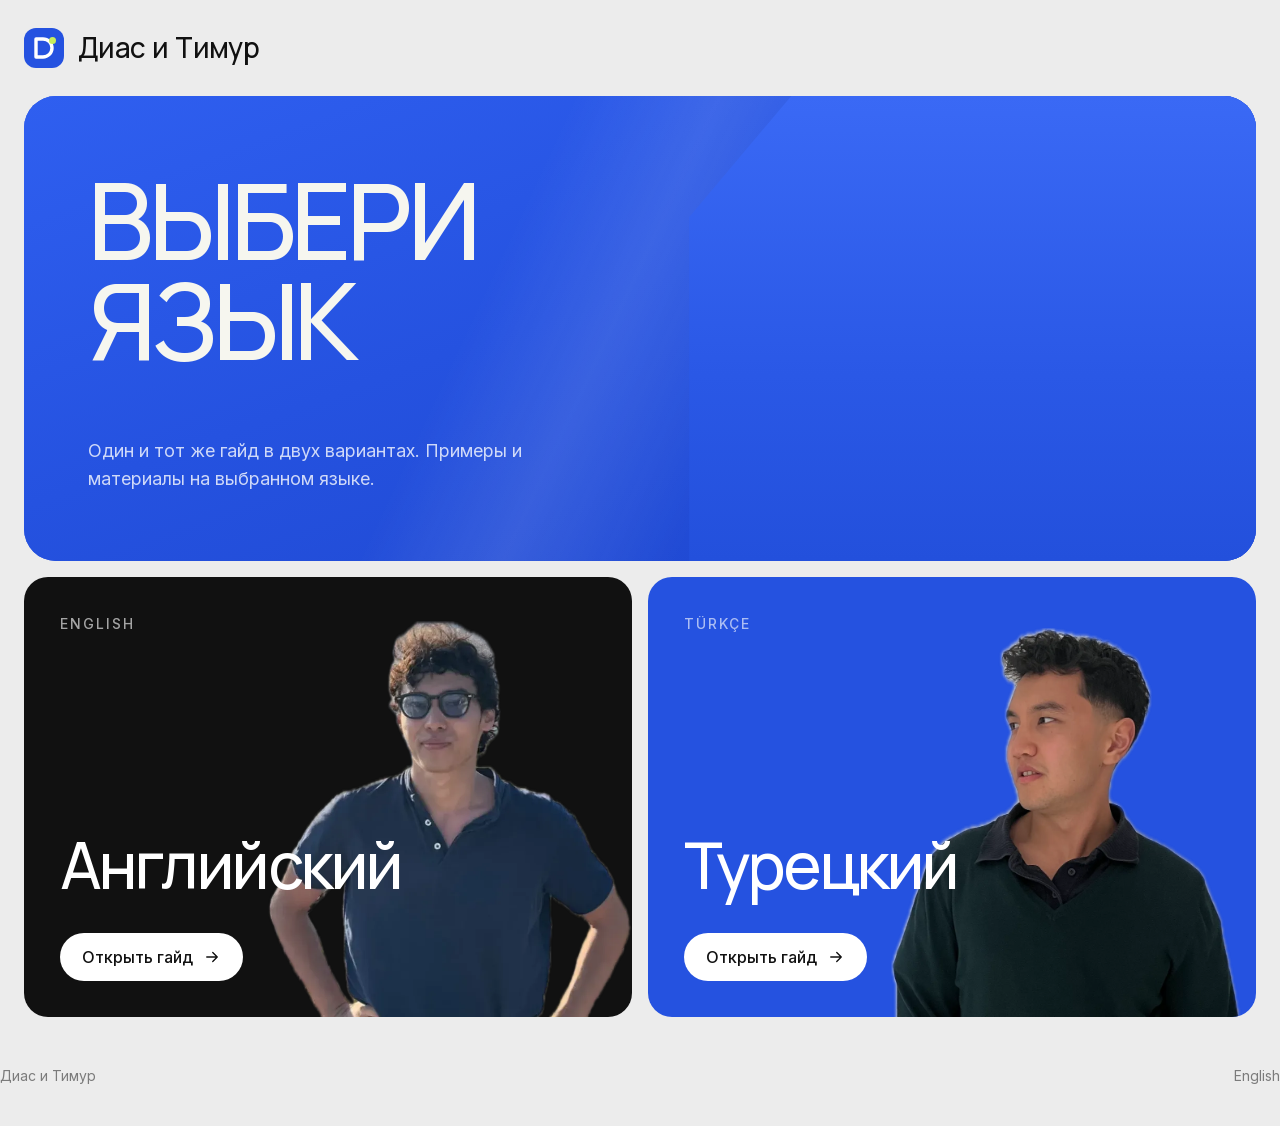
==== commit 273e6add: "Сайт 05: две вариации /en/ и /tr/, реклама «Экскурсия внутрь»" ====
--- a/index.html
+++ b/index.html
@@ -1,22 +1,27 @@
 <!doctype html>
-<html lang="ru" data-page="main" data-base="">
+<html lang="ru">
 <head>
 <meta charset="utf-8">
 <meta name="viewport" content="width=device-width, initial-scale=1">
-<title>Язык по 20 минут в день: план, планер недели и проверка навыков</title>
-<meta name="description" content="Гайд о том, как учить язык короткими занятиями: три шага, планер недели и профиль навыков.">
-<meta property="og:title" content="Язык по 20 минут в день: план, планер недели и проверка навыков">
-<meta property="og:description" content="Три шага, планер недели и профиль навыков.">
-<meta property="og:image" content="media/hero-timur.webp">
+<title>Гайд: английский или турецкий</title>
+<meta name="description" content="Выбери язык гайда: английский или турецкий.">
 <meta name="theme-color" content="#ececec">
-<link rel="preload" href="assets/fonts/spacegrotesk-latin.woff2" as="font" type="font/woff2" crossorigin>
-<link rel="preload" href="assets/fonts/manrope-cyrillic.woff2" as="font" type="font/woff2" crossorigin>
 <link rel="icon" href="data:image/svg+xml,%3Csvg xmlns=%22http://www.w3.org/2000/svg%22 viewBox=%220 0 40 40%22%3E%3Crect width=%2240%22 height=%2240%22 rx=%2212%22 fill=%22%232552e0%22/%3E%3Ccircle cx=%2228.5%22 cy=%2212.5%22 r=%223.5%22 fill=%22%23c9ee5b%22/%3E%3C/svg%3E">
 <link rel="stylesheet" href="assets/style.css">
-<script src="assets/content.js" defer></script>
-<script src="assets/render.js" defer></script>
 </head>
 <body id="top">
-<div id="app"><noscript><p style="padding:24px">Включите JavaScript, чтобы открыть гайд.</p></noscript></div>
+<header class="wrap"><nav class="nav" aria-label="Основное меню"><a class="brand" href="./"><svg class="brand-mark" viewBox="0 0 40 40" aria-hidden="true"><rect width="40" height="40" rx="12" fill="var(--blue)"/><path d="M12 11h7a9 9 0 0 1 0 18h-7z" fill="none" stroke="#fff" stroke-width="3.4" stroke-linejoin="round"/><circle cx="28.5" cy="12.5" r="3.5" fill="var(--lime)"/></svg>Диас и Тимур</a></nav></header>
+<main class="wrap">
+  <section class="hero choose-hero" aria-label="Выбор языка">
+    <div class="hero-panel" aria-hidden="true"></div>
+    <h1 class="hero-title"><span>Выбери</span><span>язык</span></h1>
+    <p class="hero-sub">Один и тот же гайд в двух вариантах. Примеры и материалы на выбранном языке.</p>
+  </section>
+  <div class="choose">
+    <a class="card choose-card dark" href="en/"><span class="cap">English</span><img src="media/hero-dias.webp" alt="Диас" width="700" height="760" loading="lazy"><strong>Английский</strong><span class="choose-go">Открыть гайд <svg class="ico" viewBox="0 0 24 24" fill="none" stroke="currentColor" stroke-width="1.8" stroke-linecap="round" stroke-linejoin="round" aria-hidden="true"><path d="M5 12h14M13 6l6 6-6 6"/></svg></span></a>
+    <a class="card choose-card blue" href="tr/"><span class="cap">Türkçe</span><img src="media/hero-timur.webp" alt="Тимур" width="900" height="961" loading="lazy"><strong>Турецкий</strong><span class="choose-go">Открыть гайд <svg class="ico" viewBox="0 0 24 24" fill="none" stroke="currentColor" stroke-width="1.8" stroke-linecap="round" stroke-linejoin="round" aria-hidden="true"><path d="M5 12h14M13 6l6 6-6 6"/></svg></span></a>
+  </div>
+</main>
+<footer class="wrap foot"><span>Диас и Тимур</span><a href="en/">English</a></footer>
 </body>
 </html>
--- a/assets/style.css
+++ b/assets/style.css
@@ -354,6 +354,29 @@
 .go:hover{background:var(--ink);transform:rotate(-45deg)}
 .track.wide{grid-column:span 2}
 .track.wide .track-img{aspect-ratio:16/8.6}
+
+/* ===== Экскурсия внутрь ===== */
+.tour{display:grid;grid-template-columns:repeat(2,1fr);gap:var(--gap)}
+.shot{padding:12px 12px 26px;display:flex;flex-direction:column}
+.shot[hidden]{display:none}
+.shot.wide{grid-column:1 / -1}
+.shot-img{position:relative;border-radius:16px;overflow:hidden;aspect-ratio:16/10;background:#e9eefc}
+.shot.wide .shot-img{aspect-ratio:16/7.4}
+.shot-img img,.shot-img video{width:100%;height:100%;object-fit:cover;object-position:top center;transition:transform .9s var(--ease)}
+.shot:hover .shot-img img{transform:scale(1.03)}
+.shot.phone .shot-img{background:linear-gradient(180deg,#e9eefc,#dfe6fb)}
+.shot.phone .shot-img img{object-fit:contain;object-position:center;padding:18px 0 0}
+.shot-body{display:grid;grid-template-columns:44px 1fr;gap:12px;padding:22px 14px 0}
+.shot-body .num-tag{padding-top:6px}
+.shot h3{font-size:28px;letter-spacing:-.02em;line-height:1.12}
+.shot.wide h3{font-size:36px}
+.shot p{margin-top:10px;font-size:16px;line-height:1.55;color:var(--muted);max-width:60ch}
+.tour-cta{display:flex;flex-wrap:wrap;align-items:center;gap:18px;margin-top:40px}
+.tour-cta span{font-size:15px;color:var(--muted)}
+/* ===== Автор и цена ===== */
+.offer{display:grid;grid-template-columns:1fr 1fr;gap:var(--gap)}
+.offer .p-photo{min-height:640px}
+.p-text{margin-top:14px!important;color:rgba(255,255,255,.82)!important;font-size:16px!important;line-height:1.55;max-width:46ch}
 
 /* ===== Цифры + инсайты ===== */
 .counts{display:grid;grid-template-columns:repeat(4,1fr);gap:var(--gap)}
@@ -509,6 +532,8 @@
   .authors .p-photo{min-height:520px}
   .p-name h3{font-size:42px}
   .prices{grid-template-columns:1fr}
+  .offer{grid-template-columns:1fr}
+  .offer .p-photo{min-height:560px}
   .price{min-height:0}
   .reviews{grid-template-columns:1fr 1fr}
   .final{grid-template-columns:1fr 1fr;padding:56px 40px;margin-top:104px}
@@ -614,7 +639,11 @@
   .ins-big{font-size:84px;margin-top:28px}
   .ins-mid{font-size:56px;margin-top:28px}
   .ins p{font-size:22px;margin-top:28px}
-  .who,.authors,.reviews{grid-template-columns:1fr}
+  .who,.authors,.reviews,.offer,.tour{grid-template-columns:1fr}
+  .shot.wide .shot-img{aspect-ratio:16/10}
+  .shot h3,.shot.wide h3{font-size:22px}
+  .shot-body{grid-template-columns:34px 1fr;padding:18px 8px 0}
+  .offer .p-photo{min-height:520px}
   .authors .p-photo{min-height:460px}
   .price{padding:28px 24px}
   .price h3{font-size:30px}
@@ -634,3 +663,15 @@
 }
 
 .ov-tile.t1 .lbl{left:auto;right:22px;bottom:auto;top:22px}
+
+/* ===== Выбор языка (gh/index.html) ===== */
+.choose-hero{min-height:420px}
+.choose{display:grid;grid-template-columns:1fr 1fr;gap:var(--gap);margin-top:var(--gap)}
+.choose-card{min-height:440px;padding:36px;display:flex;flex-direction:column;color:#fff}
+.choose-card img{position:absolute;right:0;bottom:0;height:92%;width:auto;max-width:60%;object-fit:contain;object-position:bottom right;pointer-events:none;transition:transform .9s var(--ease)}
+.choose-card:hover img{transform:scale(1.03)}
+.choose-card strong{margin-top:auto;font-family:var(--display);font-weight:500;font-size:64px;letter-spacing:-.04em;position:relative;z-index:1}
+.choose-go{position:relative;z-index:1;display:inline-flex;align-items:center;gap:10px;margin-top:18px;height:48px;padding:0 22px;border-radius:999px;background:#fff;color:var(--ink);font-weight:500;width:max-content;transition:background-color .25s}
+.choose-card:hover .choose-go{background:var(--lime)}
+.choose-go .ico{width:18px;height:18px}
+@media (max-width:640px){.choose{grid-template-columns:1fr}.choose-hero{min-height:300px}.choose-card{min-height:360px;padding:24px}.choose-card strong{font-size:40px}}
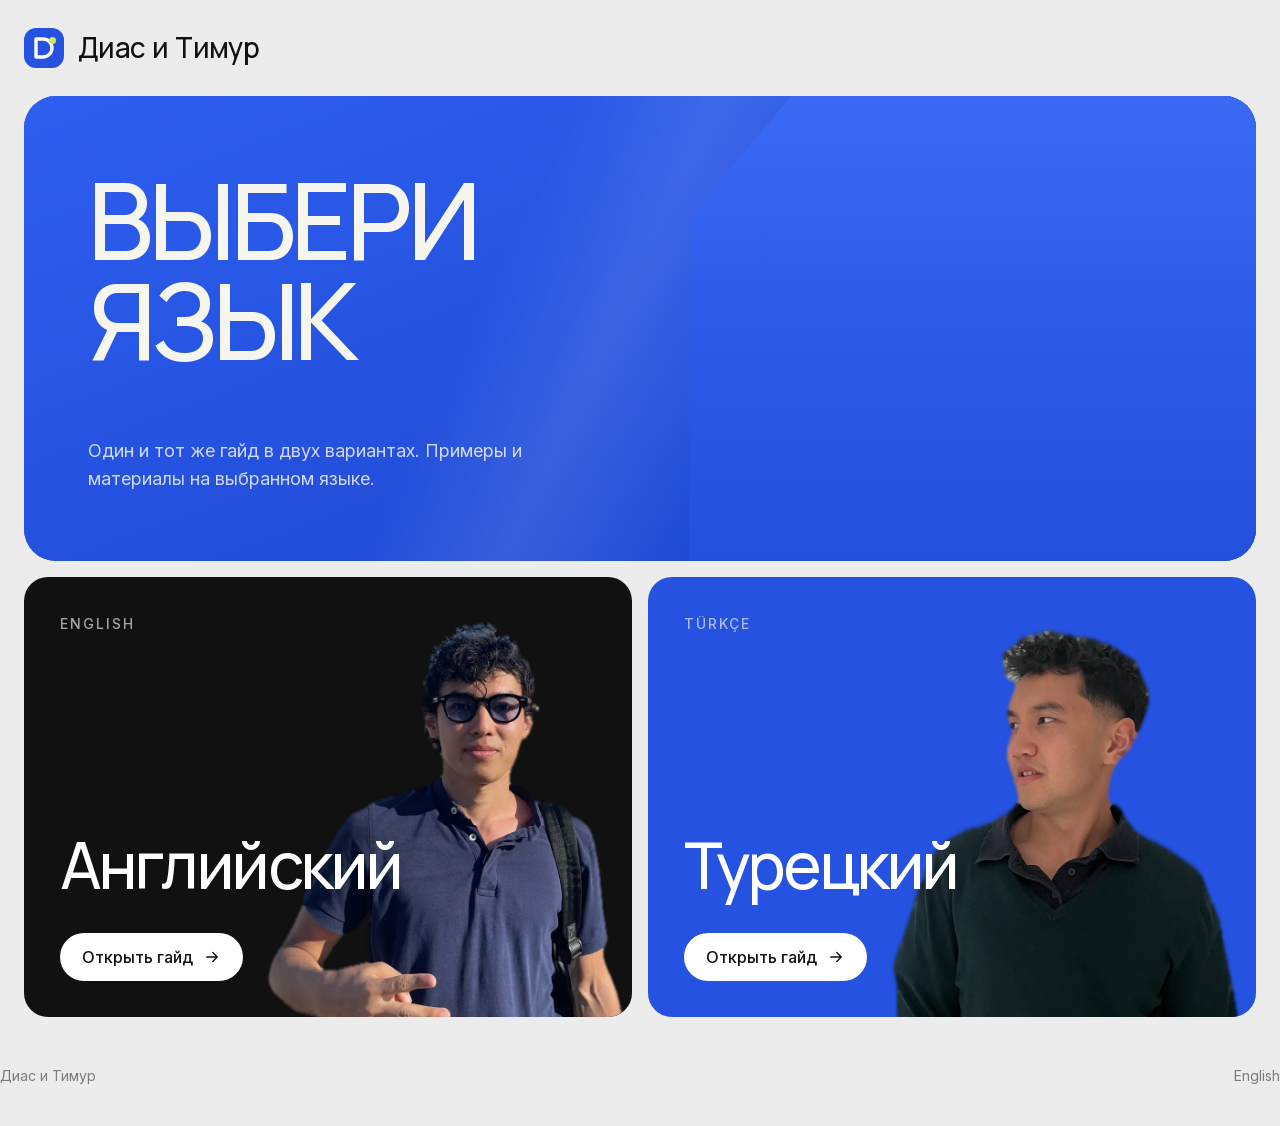
==== commit f6c262c4: "Сайт 05: вырезки людей и предметов без каймы" ====
--- a/index.html
+++ b/index.html
@@ -18,7 +18,7 @@
     <p class="hero-sub">Один и тот же гайд в двух вариантах. Примеры и материалы на выбранном языке.</p>
   </section>
   <div class="choose">
-    <a class="card choose-card dark" href="en/"><span class="cap">English</span><img src="media/hero-dias.webp" alt="Диас" width="700" height="760" loading="lazy"><strong>Английский</strong><span class="choose-go">Открыть гайд <svg class="ico" viewBox="0 0 24 24" fill="none" stroke="currentColor" stroke-width="1.8" stroke-linecap="round" stroke-linejoin="round" aria-hidden="true"><path d="M5 12h14M13 6l6 6-6 6"/></svg></span></a>
+    <a class="card choose-card dark" href="en/"><span class="cap">English</span><img src="media/hero-dias.webp" alt="Диас" width="800" height="869" loading="lazy"><strong>Английский</strong><span class="choose-go">Открыть гайд <svg class="ico" viewBox="0 0 24 24" fill="none" stroke="currentColor" stroke-width="1.8" stroke-linecap="round" stroke-linejoin="round" aria-hidden="true"><path d="M5 12h14M13 6l6 6-6 6"/></svg></span></a>
     <a class="card choose-card blue" href="tr/"><span class="cap">Türkçe</span><img src="media/hero-timur.webp" alt="Тимур" width="900" height="961" loading="lazy"><strong>Турецкий</strong><span class="choose-go">Открыть гайд <svg class="ico" viewBox="0 0 24 24" fill="none" stroke="currentColor" stroke-width="1.8" stroke-linecap="round" stroke-linejoin="round" aria-hidden="true"><path d="M5 12h14M13 6l6 6-6 6"/></svg></span></a>
   </div>
 </main>
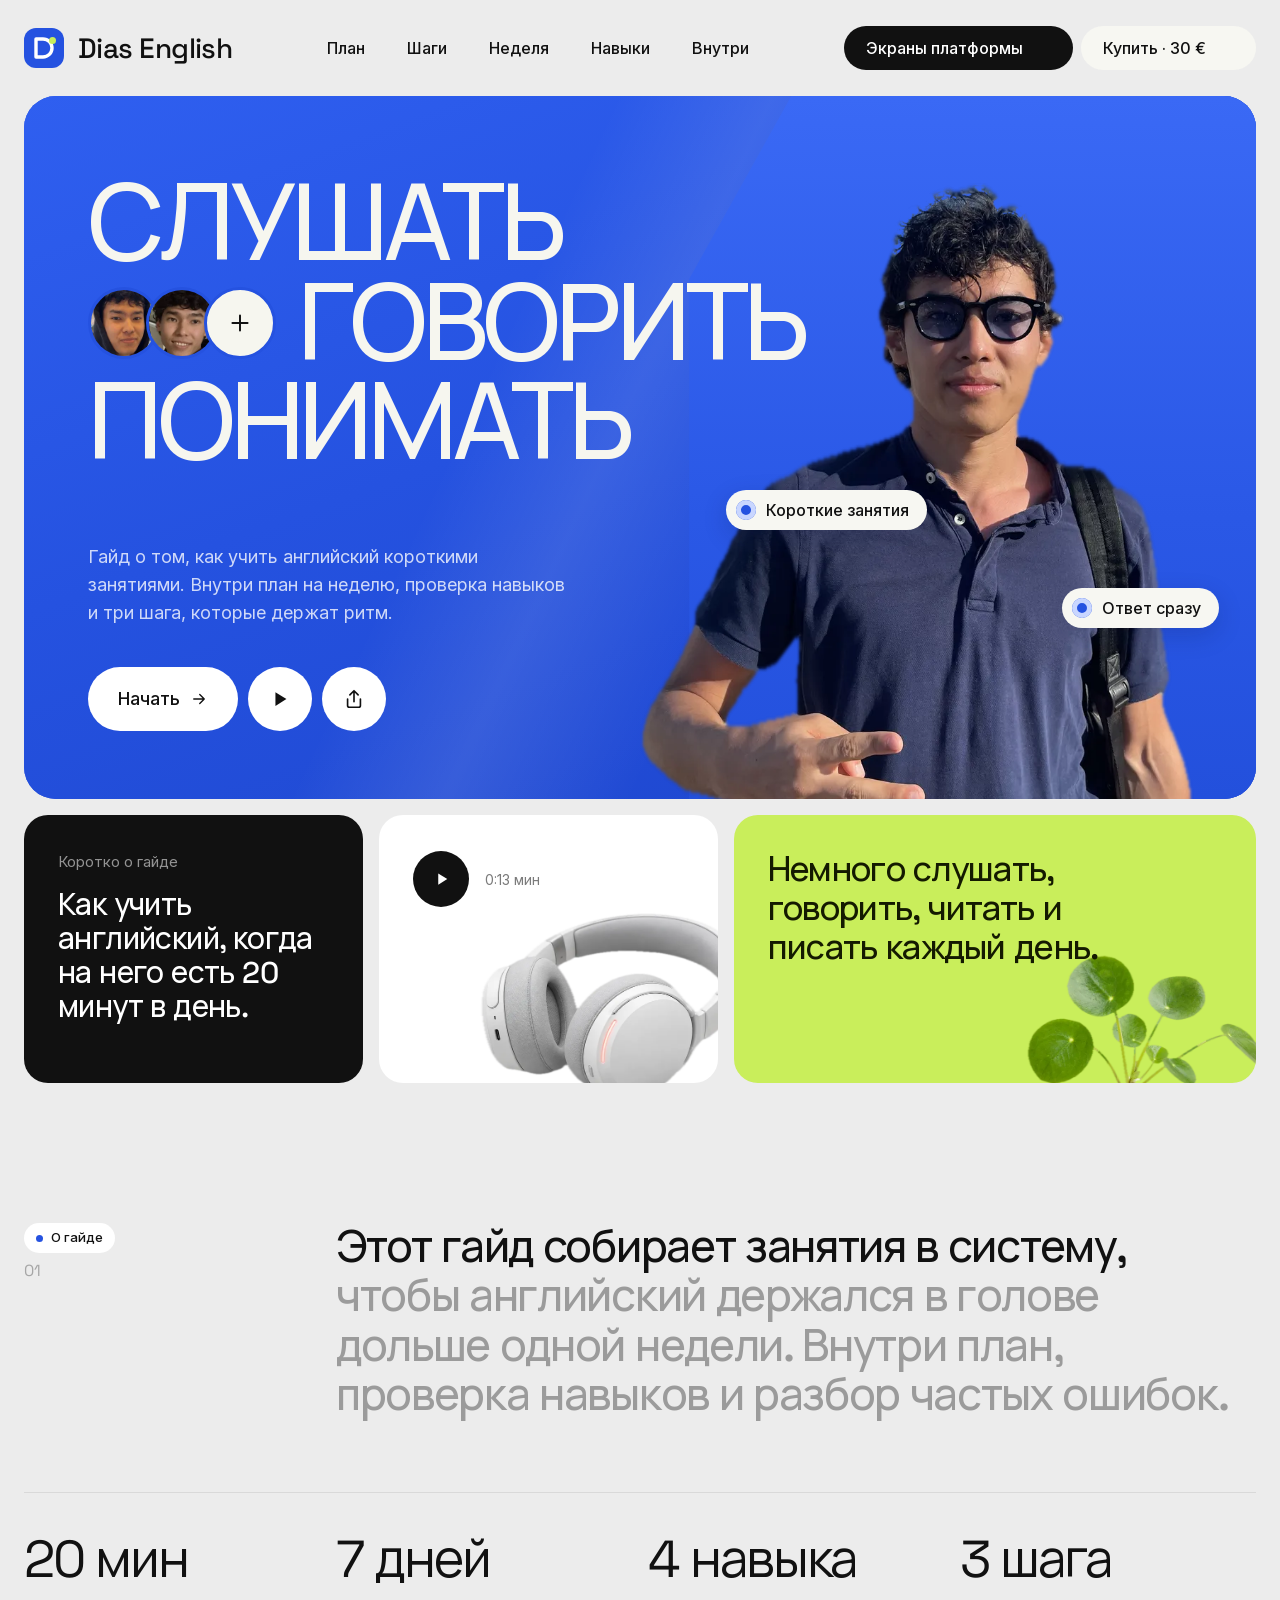
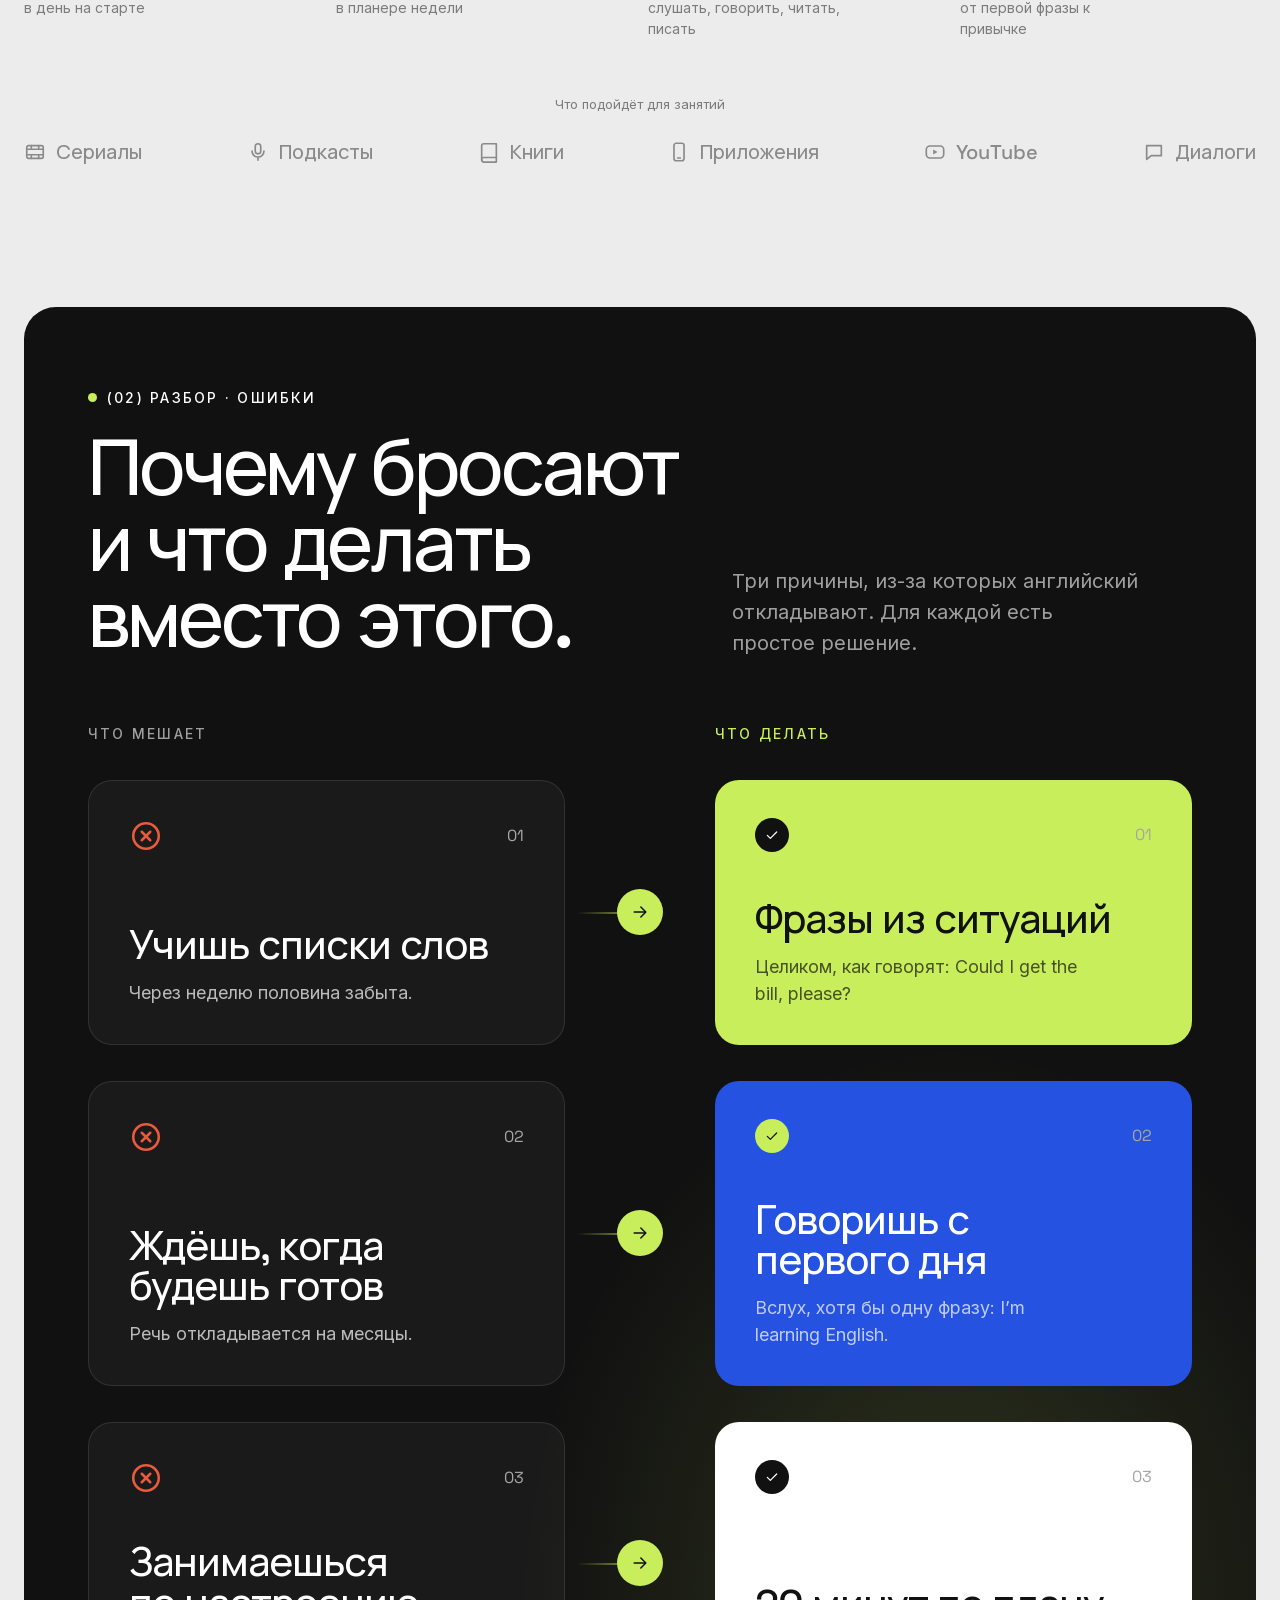
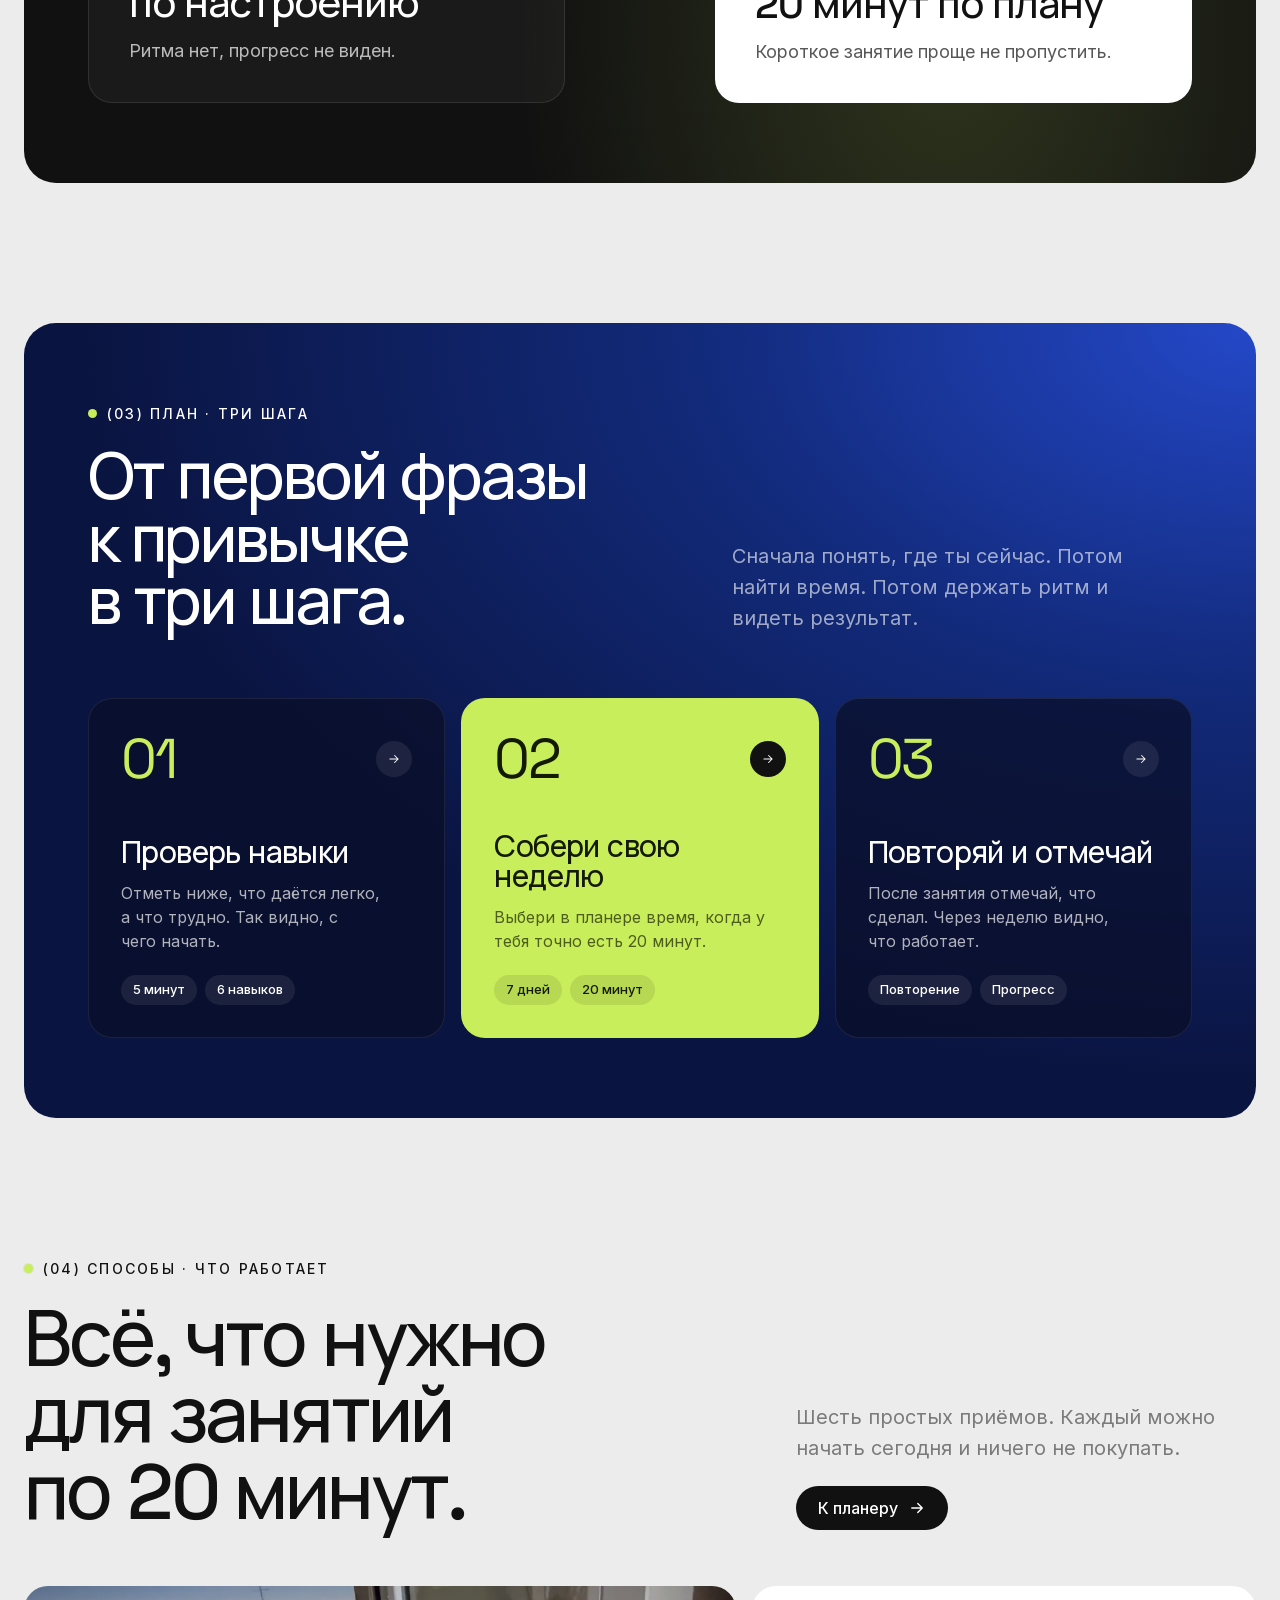
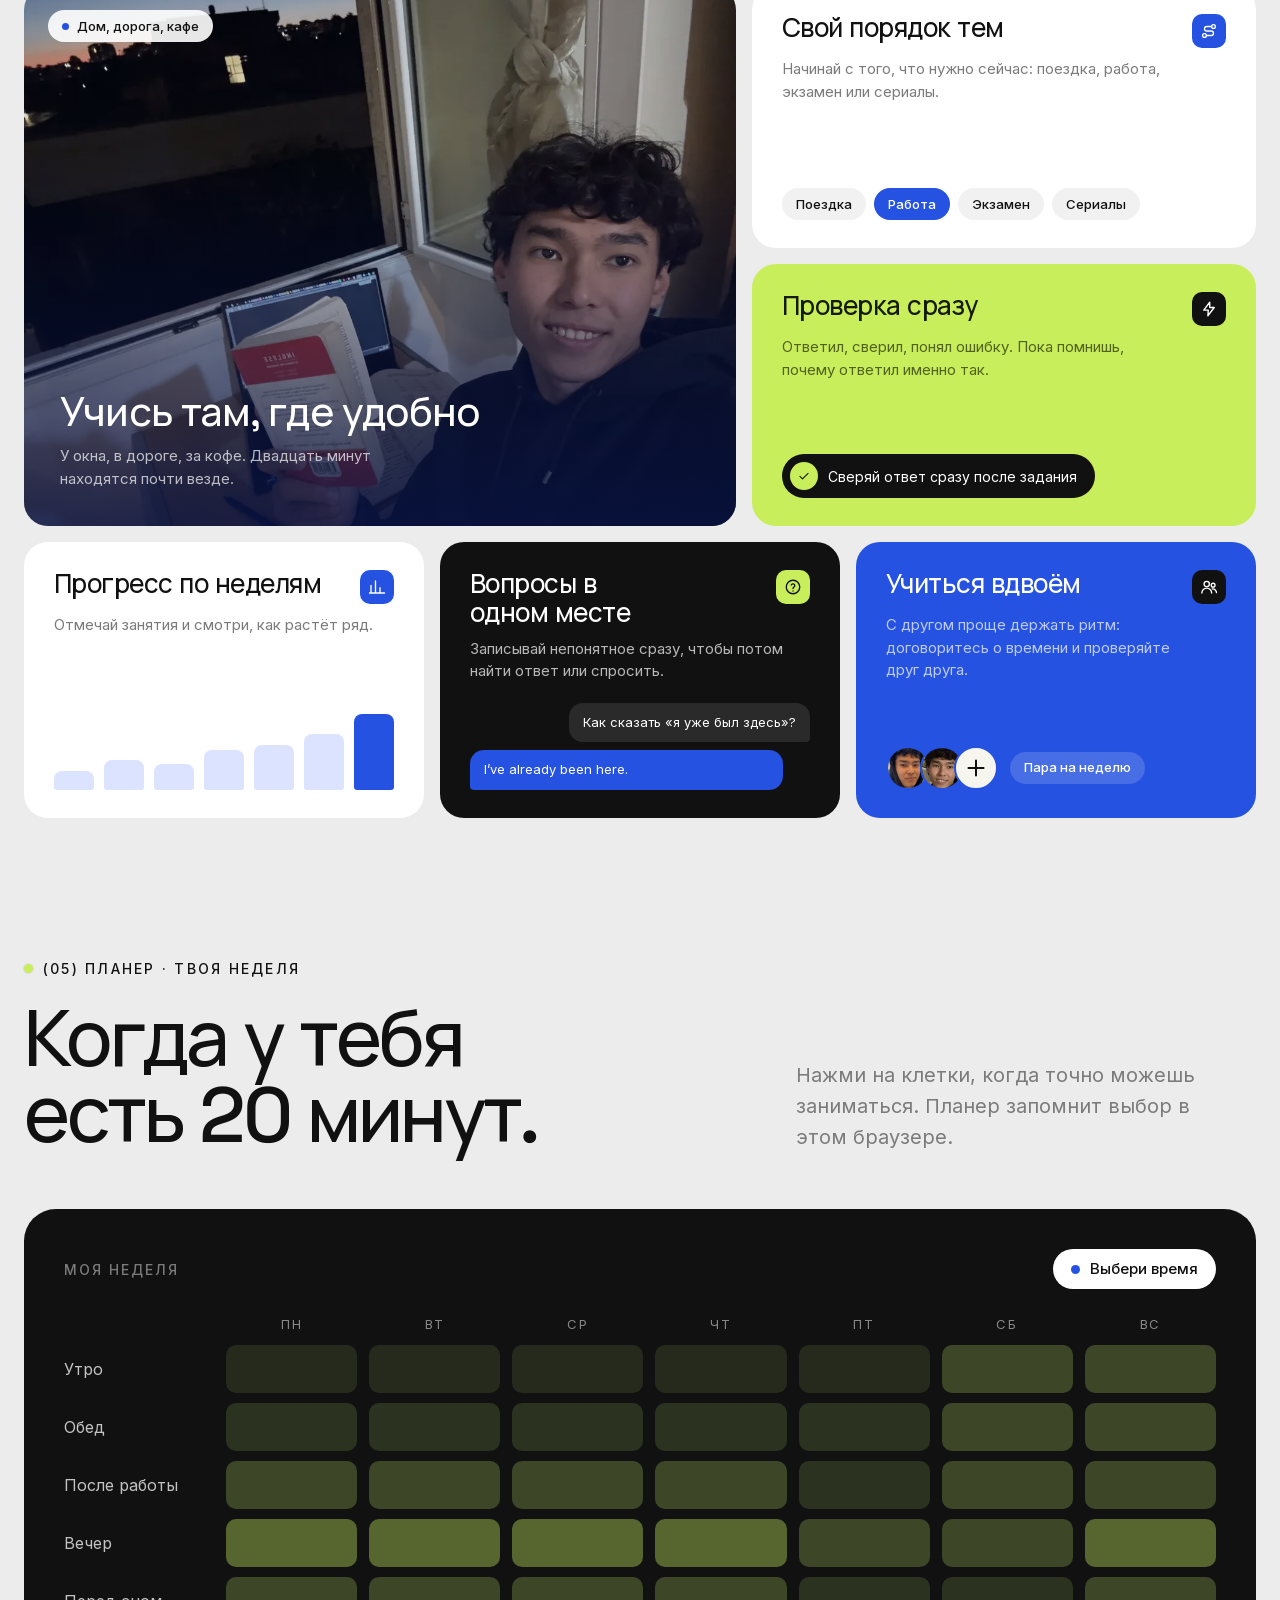
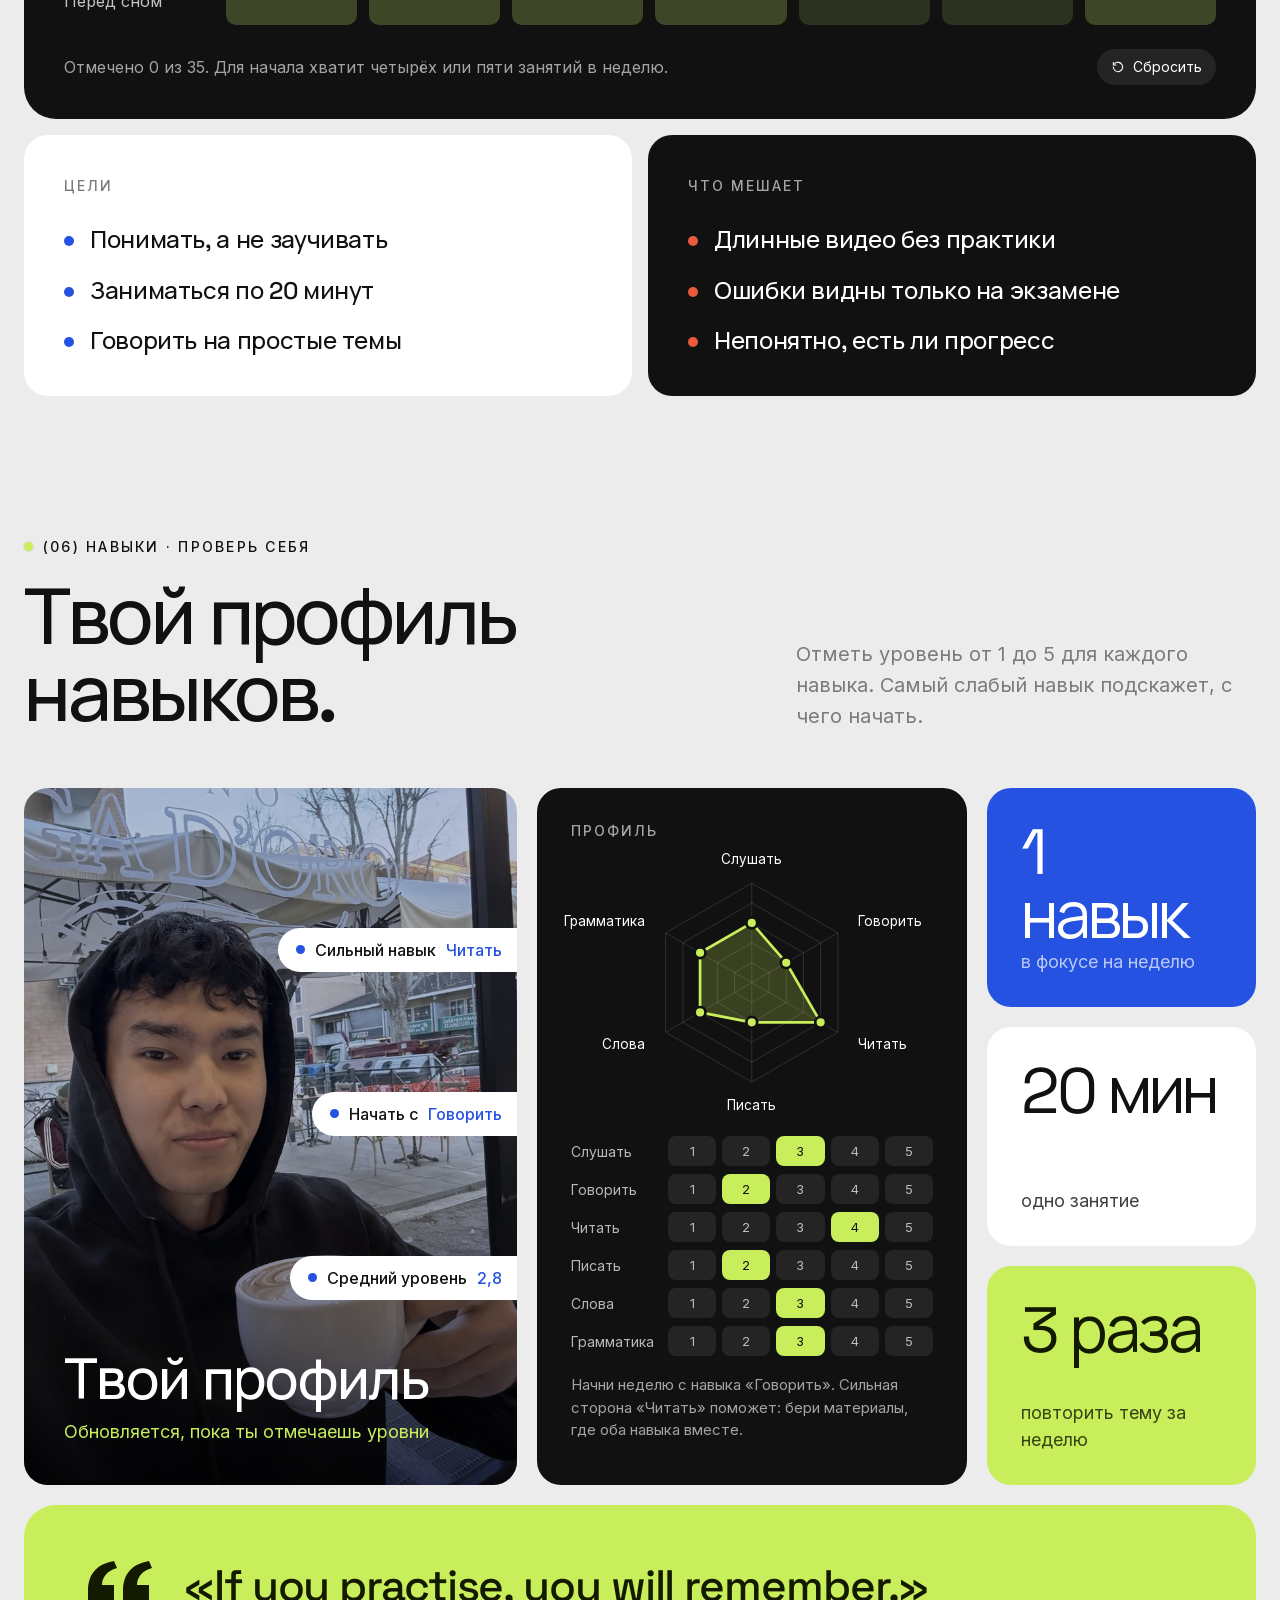
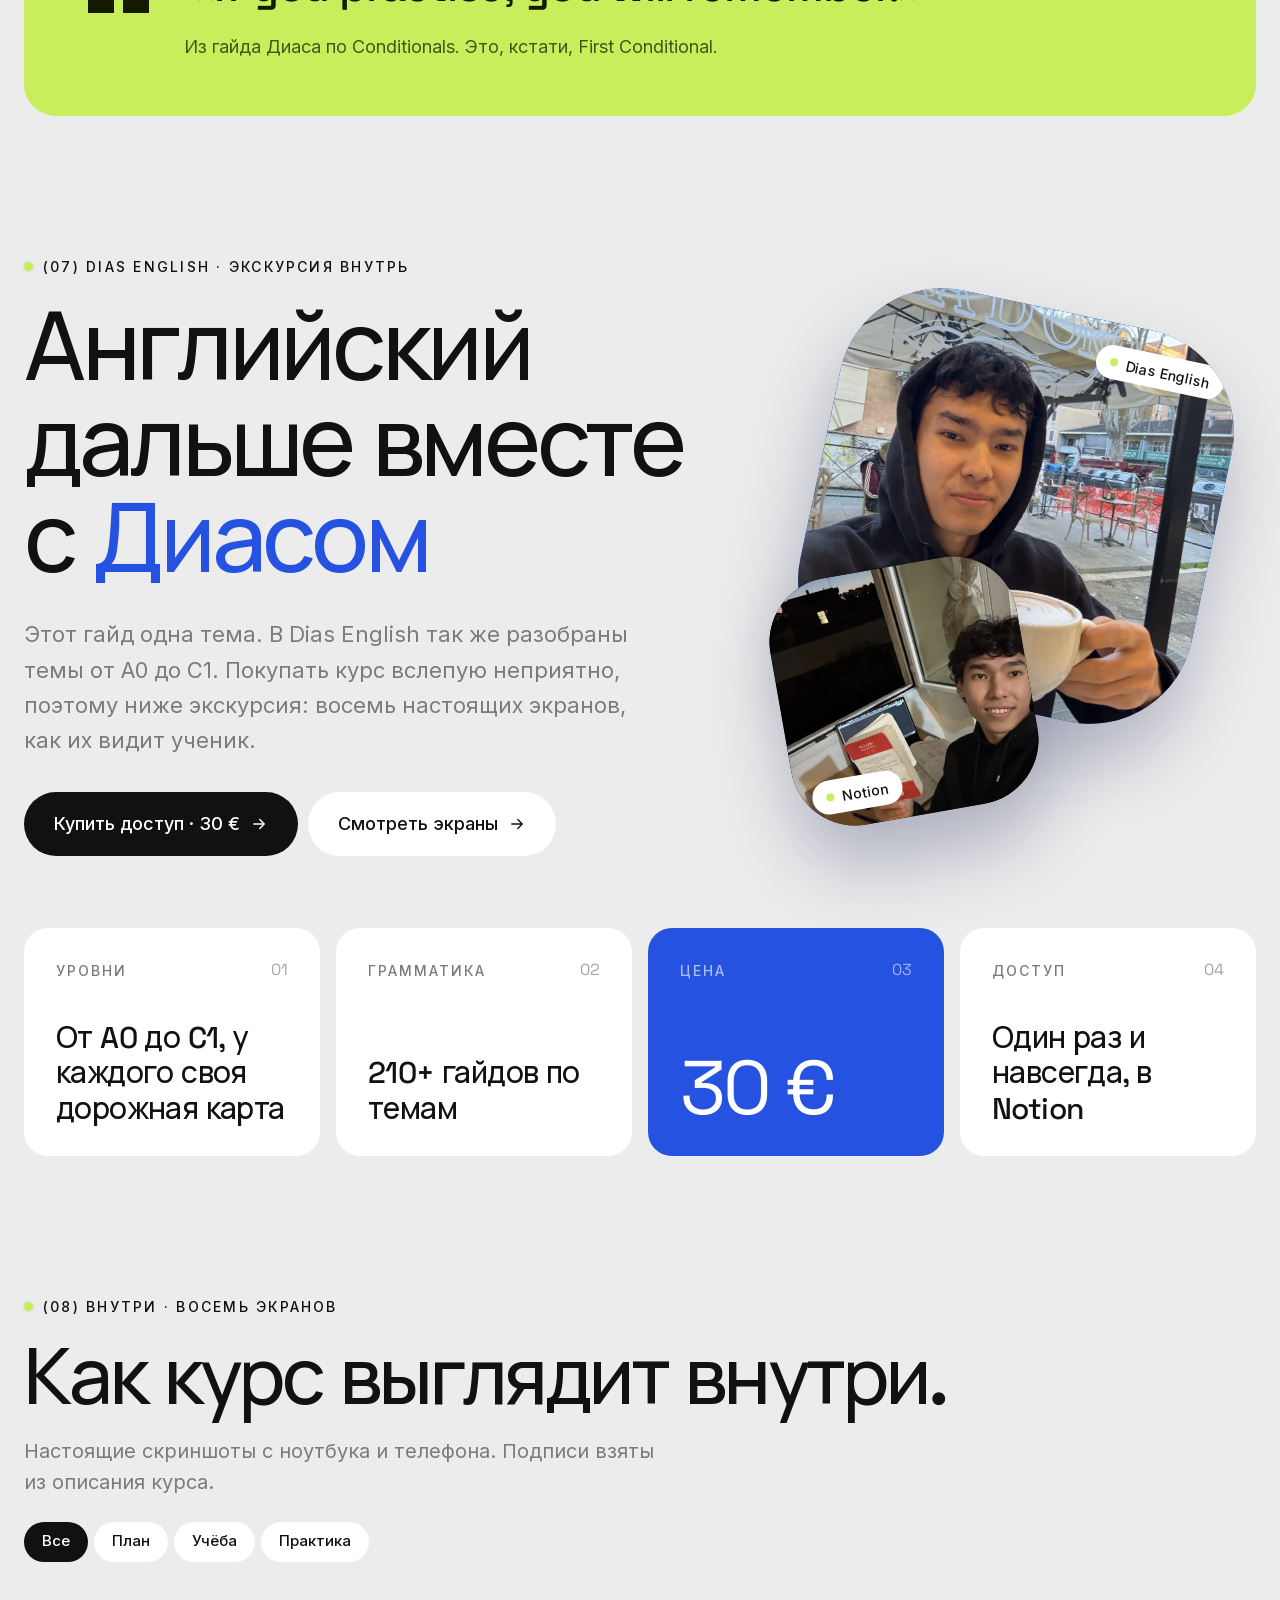
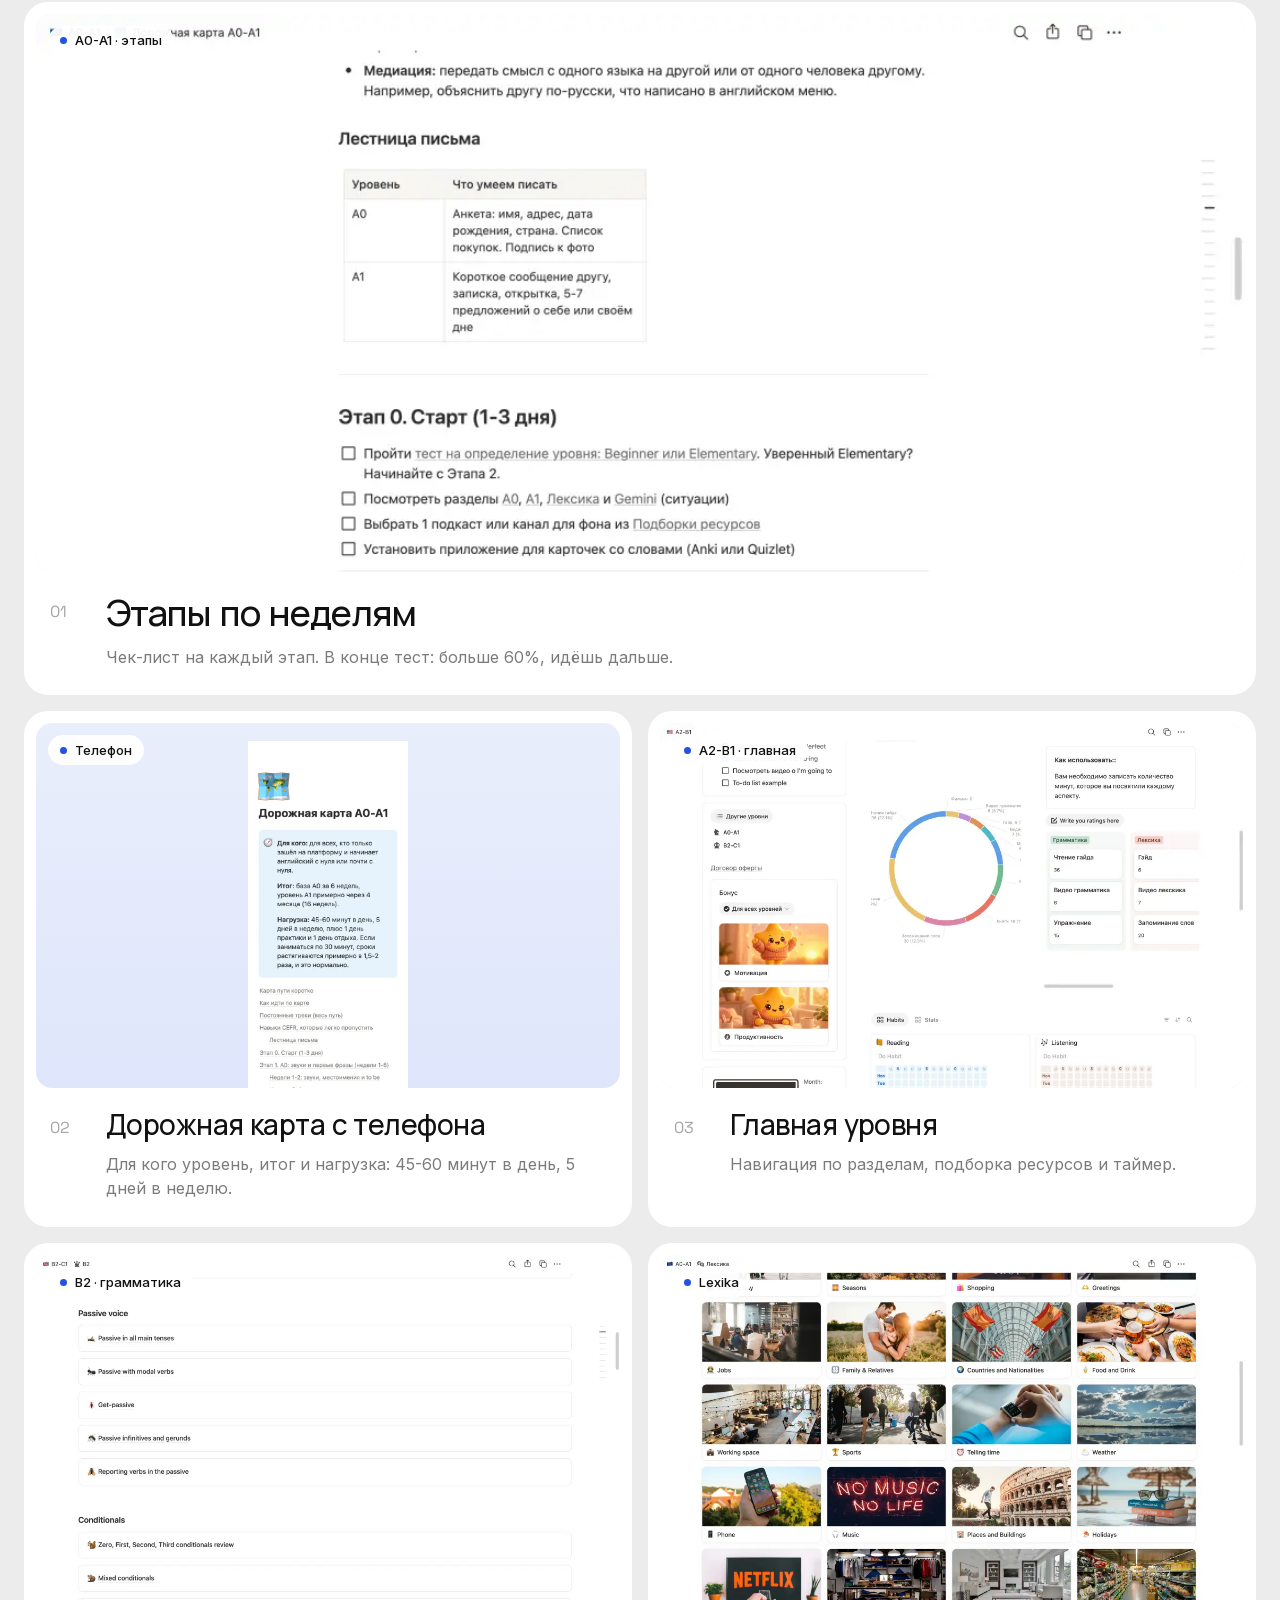
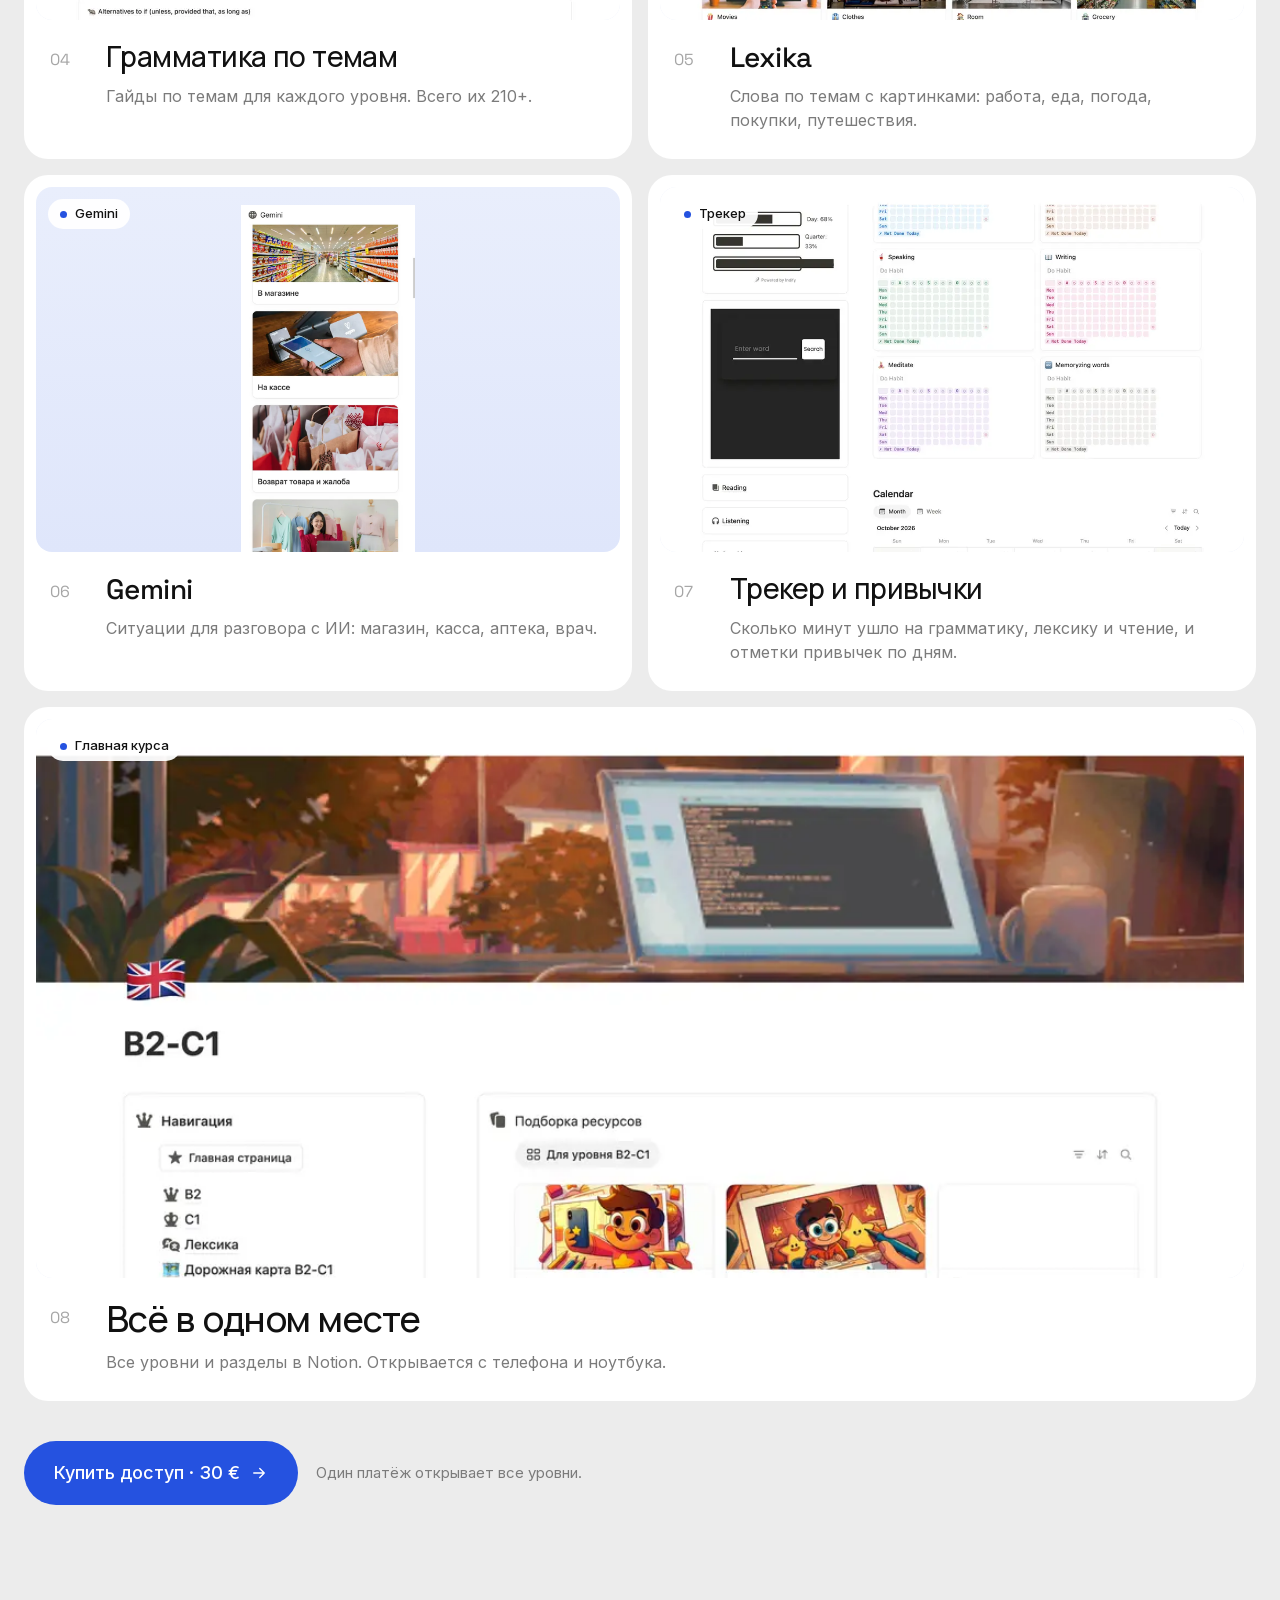
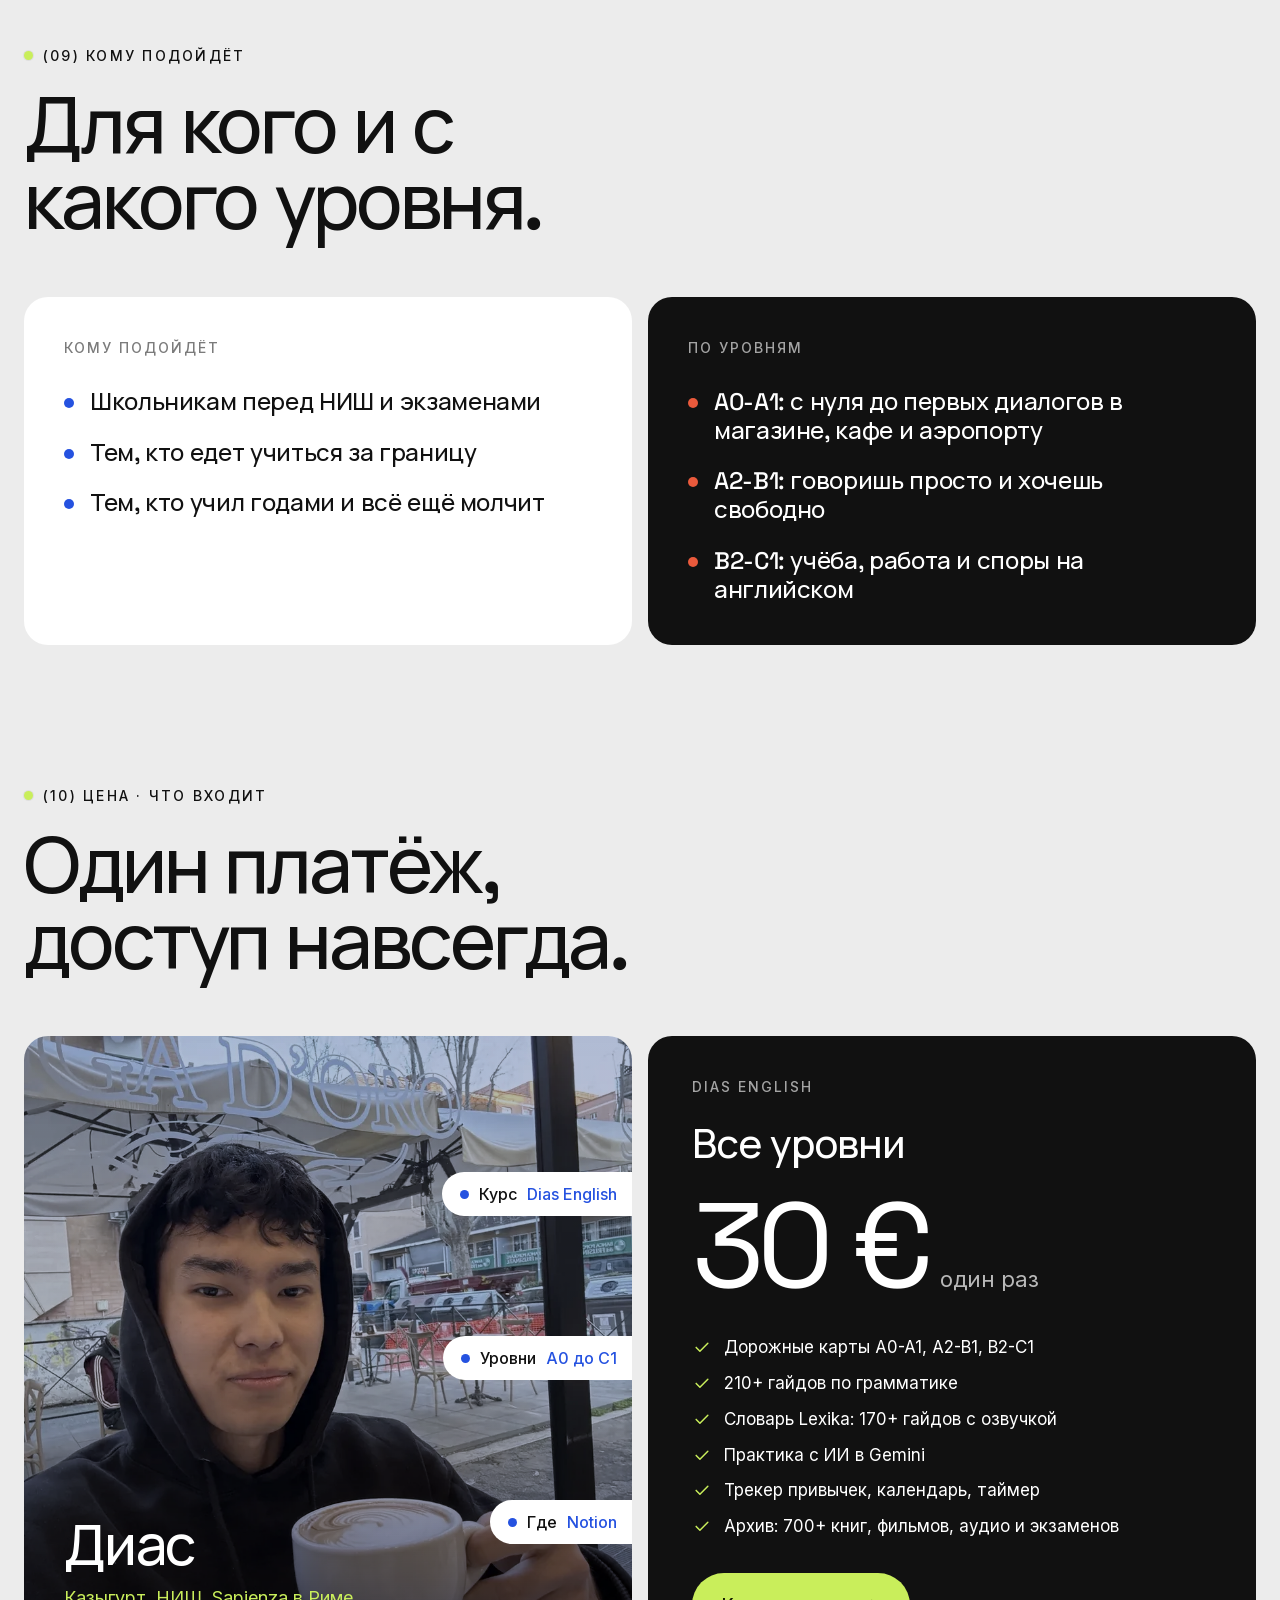
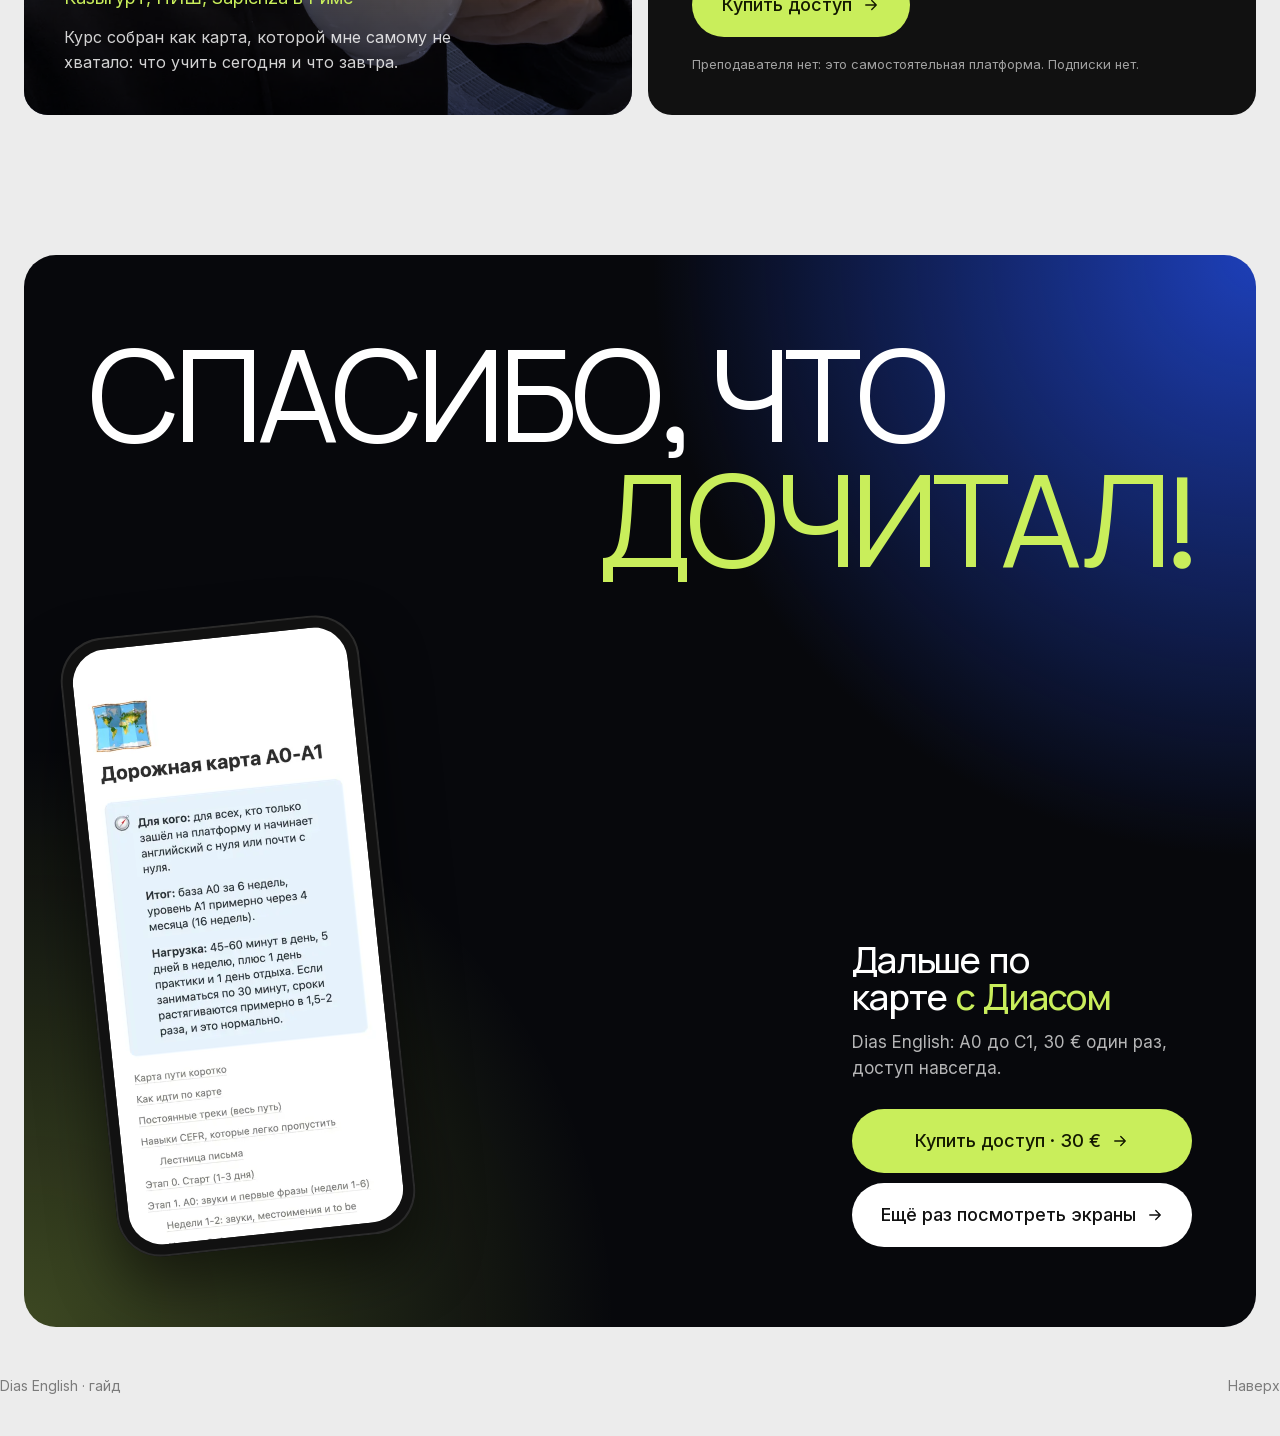
==== commit ea6cb90b: "Сайт 05: только реклама, переадресации с lesson, PEOPLE.md" ====
--- a/index.html
+++ b/index.html
@@ -3,25 +3,11 @@
 <head>
 <meta charset="utf-8">
 <meta name="viewport" content="width=device-width, initial-scale=1">
-<title>Гайд: английский или турецкий</title>
-<meta name="description" content="Выбери язык гайда: английский или турецкий.">
-<meta name="theme-color" content="#ececec">
-<link rel="icon" href="data:image/svg+xml,%3Csvg xmlns=%22http://www.w3.org/2000/svg%22 viewBox=%220 0 40 40%22%3E%3Crect width=%2240%22 height=%2240%22 rx=%2212%22 fill=%22%232552e0%22/%3E%3Ccircle cx=%2228.5%22 cy=%2212.5%22 r=%223.5%22 fill=%22%23c9ee5b%22/%3E%3C/svg%3E">
-<link rel="stylesheet" href="assets/style.css">
+<title>Переход</title>
+<meta name="robots" content="noindex">
+<meta http-equiv="refresh" content="0; url=en/">
+<link rel="canonical" href="en/">
+<script>location.replace('en/' + location.hash);</script>
 </head>
-<body id="top">
-<header class="wrap"><nav class="nav" aria-label="Основное меню"><a class="brand" href="./"><svg class="brand-mark" viewBox="0 0 40 40" aria-hidden="true"><rect width="40" height="40" rx="12" fill="var(--blue)"/><path d="M12 11h7a9 9 0 0 1 0 18h-7z" fill="none" stroke="#fff" stroke-width="3.4" stroke-linejoin="round"/><circle cx="28.5" cy="12.5" r="3.5" fill="var(--lime)"/></svg>Диас и Тимур</a></nav></header>
-<main class="wrap">
-  <section class="hero choose-hero" aria-label="Выбор языка">
-    <div class="hero-panel" aria-hidden="true"></div>
-    <h1 class="hero-title"><span>Выбери</span><span>язык</span></h1>
-    <p class="hero-sub">Один и тот же гайд в двух вариантах. Примеры и материалы на выбранном языке.</p>
-  </section>
-  <div class="choose">
-    <a class="card choose-card dark" href="en/"><span class="cap">English</span><img src="media/hero-dias.webp" alt="Диас" width="800" height="869" loading="lazy"><strong>Английский</strong><span class="choose-go">Открыть гайд <svg class="ico" viewBox="0 0 24 24" fill="none" stroke="currentColor" stroke-width="1.8" stroke-linecap="round" stroke-linejoin="round" aria-hidden="true"><path d="M5 12h14M13 6l6 6-6 6"/></svg></span></a>
-    <a class="card choose-card blue" href="tr/"><span class="cap">Türkçe</span><img src="media/hero-timur.webp" alt="Тимур" width="900" height="961" loading="lazy"><strong>Турецкий</strong><span class="choose-go">Открыть гайд <svg class="ico" viewBox="0 0 24 24" fill="none" stroke="currentColor" stroke-width="1.8" stroke-linecap="round" stroke-linejoin="round" aria-hidden="true"><path d="M5 12h14M13 6l6 6-6 6"/></svg></span></a>
-  </div>
-</main>
-<footer class="wrap foot"><span>Диас и Тимур</span><a href="en/">English</a></footer>
-</body>
+<body><p><a href="en/">Открыть гайд</a></p></body>
 </html>
